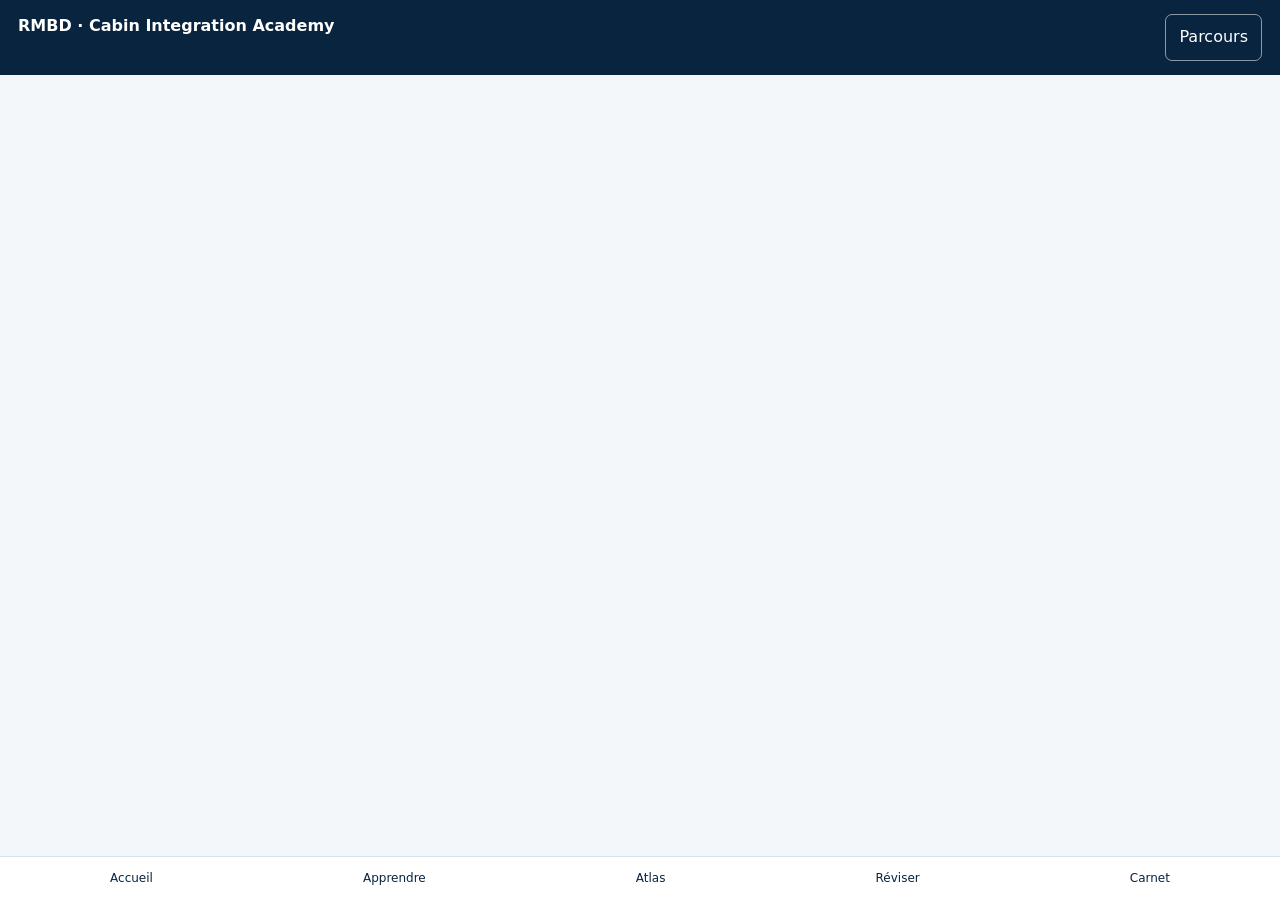
==== index.html @ dc388be3 "Update index.html" ====
<!doctype html><html lang="fr"><meta charset="utf-8"><meta name="viewport" content="width=device-width,initial-scale=1"><title>RMBD Cabin Integration Academy</title><style>:root{--n:#08243f;--b:#126d9b;--p:#f3f7fa;--i:#142735;--l:#d9e3e9}*{box-sizing:border-box}body{margin:0;background:var(--p);font:16px/1.55 system-ui;color:var(--i)}header{background:var(--n);color:#fff;padding:14px 18px;position:sticky;top:0;z-index:3;display:flex;justify-content:space-between}header button{background:transparent;color:#fff;border:1px solid #ffffff88}button{font:inherit;border:0;border-radius:7px;padding:10px 13px;background:var(--b);color:#fff;cursor:pointer}#menu{position:fixed;z-index:4;top:54px;left:0;width:285px;min-height:100vh;background:#fff;padding:16px;border-right:1px solid var(--l);transform:translateX(-100%);transition:.2s}#menu.open{transform:none}#menu button{display:block;width:100%;text-align:left;margin:5px 0;background:#fff;color:var(--i);border:1px solid var(--l)}main{max-width:850px;margin:auto;padding:24px 16px 82px}h1{font-size:clamp(2rem,7vw,3.8rem);line-height:1.05;margin:.2em 0}h2{margin-top:2em}.tag{font-weight:800;letter-spacing:.12em;color:var(--b);font-size:.75rem}.hero{background:var(--n);color:#fff;padding:32px;border-radius:0 0 22px 22px;margin:-24px -16px 20px}.hero p{font-size:1.12rem}.grid{display:grid;grid-template-columns:repeat(2,1fr);gap:12px}.card,.box{background:#fff;border:1px solid var(--l);border-radius:10px;padding:16px}.card b{display:block}.card em{display:block;color:var(--b);font-size:.85rem}.atlas button{background:#fff;color:var(--i);border:1px solid var(--l);text-align:left;width:100%;margin:5px 0}.q button{background:#fff;color:var(--i);border:1px solid var(--l);text-align:left;width:100%;margin:7px 0}.ok{background:#e2f5e9!important}.bad{background:#ffe9e7!important}.warn{border-left:4px solid #e39b2f;padding:10px 15px;background:#fff8eb}blockquote{border-left:4px solid var(--b);padding:10px 16px;background:#fff;margin:12px 0}svg{width:100%;background:#e8f4f8;border-radius:12px;padding:10px;stroke:var(--b);stroke-width:3;fill:none}svg text{stroke:none;fill:var(--n);font-weight:800;font-size:14px}table{border-collapse:collapse;width:100%;background:#fff;font-size:.9rem}td,th{border:1px solid var(--l);padding:8px;text-align:left;vertical-align:top}input,textarea{width:100%;padding:10px;border:1px solid var(--l);border-radius:6px;font:inherit;margin:5px 0}textarea{min-height:100px}.bottom{position:fixed;bottom:0;left:0;right:0;background:#fff;border-top:1px solid var(--l);display:flex;justify-content:space-around;padding:5px;z-index:3}.bottom button{background:none;color:var(--n);font-size:.75rem;padding:7px}@media(max-width:600px){.grid{grid-template-columns:1fr}.hero{padding:25px}.hero h1{font-size:2rem}table{display:block;overflow:auto}}</style><header><b>RMBD · Cabin Integration Academy</b><button onclick="menu.classList.toggle('open')">Parcours</button></header><aside id="menu"></aside><main id="app"></main><nav class="bottom"><button onclick="home()">Accueil</button><button onclick="learn(0)">Apprendre</button><button onclick="atlas()">Atlas</button><button onclick="revise()">Réviser</button><button onclick="logbook()">Carnet</button></nav><script>const S=JSON.parse(localStorage.rmbdCabin||'{"done":{},"notes":[]}'),save=()=>localStorage.rmbdCabin=JSON.stringify(S);const L=[['L’avion et son environnement','Comprendre l’aéronef avant de comprendre la cabine.','Fuselage|Fuselage|Corps principal ; il accueille cockpit, cabine et soutes.','Cadre|Frame|Élément transversal de structure, utile au repérage.','Lisse|Stringer|Élément longitudinal de structure.','Fuselage, cabine, cockpit, soutes, portes et issues : je situe une zone par des repères croisés.','Une paroi intérieure : tu identifies d’abord…','sa couleur|structure ou habillage, puis zone et repères|son prix',1],['La cabine et ses équipements','Reconnaître ce qui compose l’espace passager.','Siège passager|Passenger seat|Équipement fixé sur interface définie.','PSU|Passenger service unit|Bandeau supérieur avec fonctions passagers selon configuration.','Coffre à bagages|Overhead bin / hatrack|Rangement supérieur sensible aux chocs.','Je relie toujours : nom → fonction → localisation → interfaces → vigilances.','Lecture robuste d’un équipement ?','nom → fonction → localisation → interfaces|couleur|je le pose puis cherche le plan',0],['Dossier et environnement industriel','Lire l’information qui autorise une action.','Référence pièce|Part number / P/N|Identifie la définition d’un article.','N° de série|Serial number / S/N|Identifie individuellement un article lorsque prévu.','Révision|Revision / REV|État de modification du document.','P/N, S/N, lot, nomenclature, gamme, traçabilité et configuration ne se devinent pas.','Qu’est-ce qui confirme une instruction applicable ?','date du cours|indice/révision et validation pour la situation|nombre de pages',1],['Outillage, matériel et zone','Préparer sans créer de risque.','Clé dynamométrique|Torque wrench|Applique un serrage prescrit ; plage et validité adaptées.','Pied à coulisse|Vernier caliper|Mesure : lire ne suffit pas, il faut le critère.','EPI / EPC|PPE / collective protection|Les protections ne sont pas interchangeables.','Je prépare protection produit, accès, coactivité, moyens, propreté et inventaire.','Une clé d’identification douteuse ?','je l’utilise|je l’isole et j’alerte|je l’emprunte sans trace',1],['Gestes et logique d’intégration','Raisonner une action avant de l’exécuter.','Positionner|Positioning|Présenter par rapport aux références définies.','Ajuster|Fitting|Atteindre une relation prescrite, sans retouche improvisée.','Autocontrôle|Self-inspection|Vérification avant passage de relais.','AVANT : préparer, identifier, protéger. ACTION : acheminer, présenter, fixer selon prescription. APRÈS : contrôler, nettoyer, inventorier, tracer.','Ordre le plus sûr ?','fixer puis regarder|préparer → identifier → protéger → positionner → contrôler → tracer|forcer puis demander',1],['Systèmes et interfaces','Observer les liaisons sans inventer de critère Airbus.','Faisceau|Wire harness|Ensemble organisé de conducteurs et protections.','Connecteur|Connector|Interface à identifier et préserver.','Détrompeur|Key / keyway|Empêche une mauvaise orientation.','Faisceaux, cheminements, connecteurs, colliers et protections sont observés ; aucune valeur technique n’est déduite ici.','Un connecteur résiste : tu…','forces légèrement|vérifies l’identification puis stoppes si le doute persiste|changes de connecteur',1],['FOD, qualité et sécurité','Prévenir, détecter et signaler.','FOD|Foreign Object Debris / Damage|Objet, débris ou dommage étranger pouvant affecter produit, qualité ou sécurité.','Non-conformité|Nonconformity / NC|Exigence applicable non satisfaite.','Stop work|Stop work|Suspendre face à une condition essentielle absente.','Une vis apparaît au sol : je sécurise, recherche l’origine, inventorie et signale ; je ne clôture pas la zone.','Une pièce non identifiée est trouvée après montage. Premier réflexe ?','la jeter|la mettre en poche|stopper la clôture, sécuriser et appliquer le processus',2]];function nav(){menu.innerHTML='<b>PARCOURS GUIDÉ</b>'+L.map((x,i)=>'<button onclick="learn('+i+')">'+String(i+1).padStart(2,'0')+' · '+x[0]+' '+(S.done[i]?'✓':'')+'</button>').join('')+'<hr><button onclick="atlas()">Atlas visuel</button><button onclick="revise()">Révision & matrice</button><button onclick="logbook()">Carnet local</button><button onclick="sources()">Sources & limites</button>'}function diagram(n){return n==0?'<svg viewBox="0 0 600 220"><path d="M35 115h160L275 45h45l-35 70h220l55 25-55 25H285l35 70h-45l-80-70H35z"/><text x="245" y="32">FUSELAGE</text><text x="420" y="105">AILE</text><text x="220" y="205">EMPENNAGE</text></svg>':n==1?'<svg viewBox="0 0 600 220"><path d="M60 190Q60 35 300 25Q540 35 540 190Z"/><path d="M100 175h400M145 75h90v50h-90m225-50h90v50h-90M260 80h80v45h-80M165 145h70v30h-70m200-30h70v30h-70"/><text x="145" y="65">COFFRE</text><text x="280" y="70">PSU</text><text x="175" y="140">SIÈGE</text></svg>':'<svg viewBox="0 0 600 160"><path d="M50 80h500"/><circle cx="100" cy="80" r="27"/><circle cx="250" cy="80" r="27"/><circle cx="400" cy="80" r="27"/><circle cx="540" cy="80" r="27"/><text x="70" y="140">AVANT</text><text x="220" y="140">ACTION</text><text x="360" y="140">CONTRÔLE</text><text x="515" y="140">TRACE</text></svg>'}function home(){nav();app.innerHTML='<section class="hero"><p class="tag">COMPAGNON DE FORMATION · CQP INTÉGRATEUR CABINE</p><h1>Entrer dans le métier, étape par étape.</h1><p>Tu vois, tu nommes, tu comprends, tu t’entraînes. Ce n’est pas une procédure Airbus : les consignes applicables viennent toujours de la formation et de l’entreprise.</p><button onclick="learn(0)">Commencer le parcours</button></section><h2>Ton itinéraire</h2>'+L.map((x,i)=>'<button class="box" style="display:block;width:100%;text-align:left;margin:8px 0" onclick="learn('+i+')"><b>'+String(i+1).padStart(2,'0')+' · '+x[0]+'</b><small>'+x[1]+'</small></button>').join('')}function learn(i){nav();menu.classList.remove('open');let m=L[i],w=m.slice(2,5).map(x=>{let a=x.split('|');return '<article class="card"><b>'+a[0]+'</b><em>'+a[1]+'</em><p>'+a[2]+'</p></article>'}).join('');app.innerHTML='<section class="hero"><p class="tag">MODULE '+String(i+1).padStart(2,'0')+' / 7</p><h1>'+m[0]+'</h1><p>'+m[1]+'</p><button onclick="document.querySelector('#course').hidden=false">Étudier ce module</button></section><section id="course" hidden>'+diagram(i)+'<h2>1. Ce que tu vas apprendre</h2><p>'+m[1]+'</p><h2>2. Découverte visuelle</h2><p>Lis le schéma puis retrouve les objets réels pendant la formation.</p><h2>3. Vocabulaire FR / EN</h2><div class="grid">'+w+'</div><h2>4. Exemple concret</h2><blockquote>'+m[5]+'</blockquote><h2>5. À toi de jouer</h2><div class="card q"><b>'+m[6]+'</b>'+m[7].split('|').map((x,n)=>'<button data-q="'+n+'">'+x+'</button>').join('')+'<p id="fb"></p></div><h2>6. Erreurs fréquentes</h2><p class="warn">Ne pas déduire une valeur, une référence, une configuration ou une procédure à partir de ce support. En cas de doute : arrêter, protéger, demander.</p><h2>7. Situation professionnelle</h2><blockquote>Explique à voix haute : ce que tu observes, l’information dont tu as besoin, ton action, ton contrôle et la trace attendue.</blockquote><button onclick="S.done['+i+']=true;save();'+(i<6?'learn('+(i+1)+')':'revise()')+'">'+(i<6?'Valider et passer au module suivant':'Passer à la révision')+'</button></section>';document.querySelectorAll('[data-q]').forEach(b=>b.onclick=()=>{let ok=+b.dataset.q===m[8];fb.innerHTML=ok?'<b>Bonne décision.</b> Tu mobilises la notion enseignée.':'<b>À reprendre.</b> Relis l’exemple, puis recommence.';b.className=ok?'ok':'bad';document.querySelectorAll('[data-q]').forEach(x=>x.disabled=true)})}function atlas(){nav();app.innerHTML='<p class="tag">ATLAS VISUEL</p><h1>Reconnaître avant d’agir</h1>'+diagram(1)+'<div class="atlas"><button onclick="show('Siège passager','Passenger seat','Localisation cabine ; interfaces selon configuration ; vigilance : protection des surfaces et dossier applicable.')">Siège passager</button><button onclick="show('PSU','Passenger Service Unit','Bandeau supérieur ; ne pas déduire de fonction ou d’interface sans dossier.')">PSU</button><button onclick="show('Coffre','Overhead bin','Rangement supérieur ; vigilance choc, alignement et protection.')">Coffre à bagages</button><button onclick="show('Galley','Galley','Module de service ; interfaces mécaniques et systèmes propres à la configuration.')">Galley</button><button onclick="show('Lavatory','Lavatory','Module sanitaire ; zones et interfaces à confirmer.')">Lavatory</button><button onclick="show('Clé dynamométrique','Torque wrench','Serrage seulement selon prescription : identification, plage et validité.')">Clé dynamométrique</button></div><div id="detail" class="card">Choisis un objet : nom FR, nom EN, fonction, localisation, interfaces, risques et vigilance apparaissent ici.</div>'}function show(a,b,c){detail.innerHTML='<b>'+a+'</b><em>'+b+'</em><p><b>Fonction / localisation / interfaces :</b> '+c+'</p><p><b>Vigilance :</b> aucune valeur ni procédure Airbus n’est fournie par la plateforme.</p>'}function revise(){nav();app.innerHTML='<p class="tag">RÉVISION & CERTIFICATION</p><h1>Relier apprentissage, exercice et compétence</h1><table><tr><th>Chapitre</th><th>Savoir</th><th>Savoir-faire</th><th>Exercice / preuve</th></tr>'+L.map((x,i)=>'<tr><td>M'+(i+1)+' · '+x[0]+'</td><td>'+x[1]+'</td><td>Observer, nommer, décider et contrôler</td><td>QCM contextualisé + explication orale</td></tr>').join('')+'</table><h2>Oral blanc</h2><div class="card"><p>Choisis une situation réelle vécue ou observée et réponds : contexte → préparation → action → contrôle → trace → ce que tu demandes au tuteur.</p><button onclick="this.nextElementSibling.hidden=false">Afficher la grille</button><ul hidden><li>J’emploie le vocabulaire précis.</li><li>Je distingue fait, doute et décision.</li><li>Je cite le contrôle attendu.</li><li>Je ne me présente pas comme certifiée.</li></ul></div>'}function logbook(){nav();app.innerHTML='<p class="tag">CARNET LOCAL</p><h1>Transformer une journée en apprentissage</h1><p>Ne saisis aucune donnée confidentielle Airbus.</p><form id="f"><input name="t" placeholder="Situation observée ou réalisée" required><textarea name="n" placeholder="Contexte → action → contrôle → ce que je retiens" required></textarea><button>Enregistrer sur cet appareil</button></form>'+S.notes.slice().reverse().map(n=>'<article class="card"><b>'+n.t+'</b><p>'+n.n+'</p></article>').join('');f.onsubmit=e=>{e.preventDefault();S.notes.push(Object.fromEntries(new FormData(f)));save();logbook()}}function sources(){nav();app.innerHTML='<p class="tag">SOURCES & LIMITES</p><h1>Fiabilité du support</h1><div class="card"><b>Référentiel officiel</b><p>RNCP40664 : référentiel de certification du CQP Intégrateur cabine aéronautique.</p></div><div class="card"><b>Connaissances générales et contenus RMBD</b><p>Vocabulaire, schémas originaux, cas pédagogiques et entraînements. Les éléments propres à Airbus doivent être confirmés en formation ou en entreprise.</p></div><div class="card"><b>Règle d’arrêt</b><p>Information essentielle manquante, document douteux, écart, dommage, objet non identifié ou risque : je stoppe, protège et demande le cadre applicable.</p></div>'}home()</script></html>
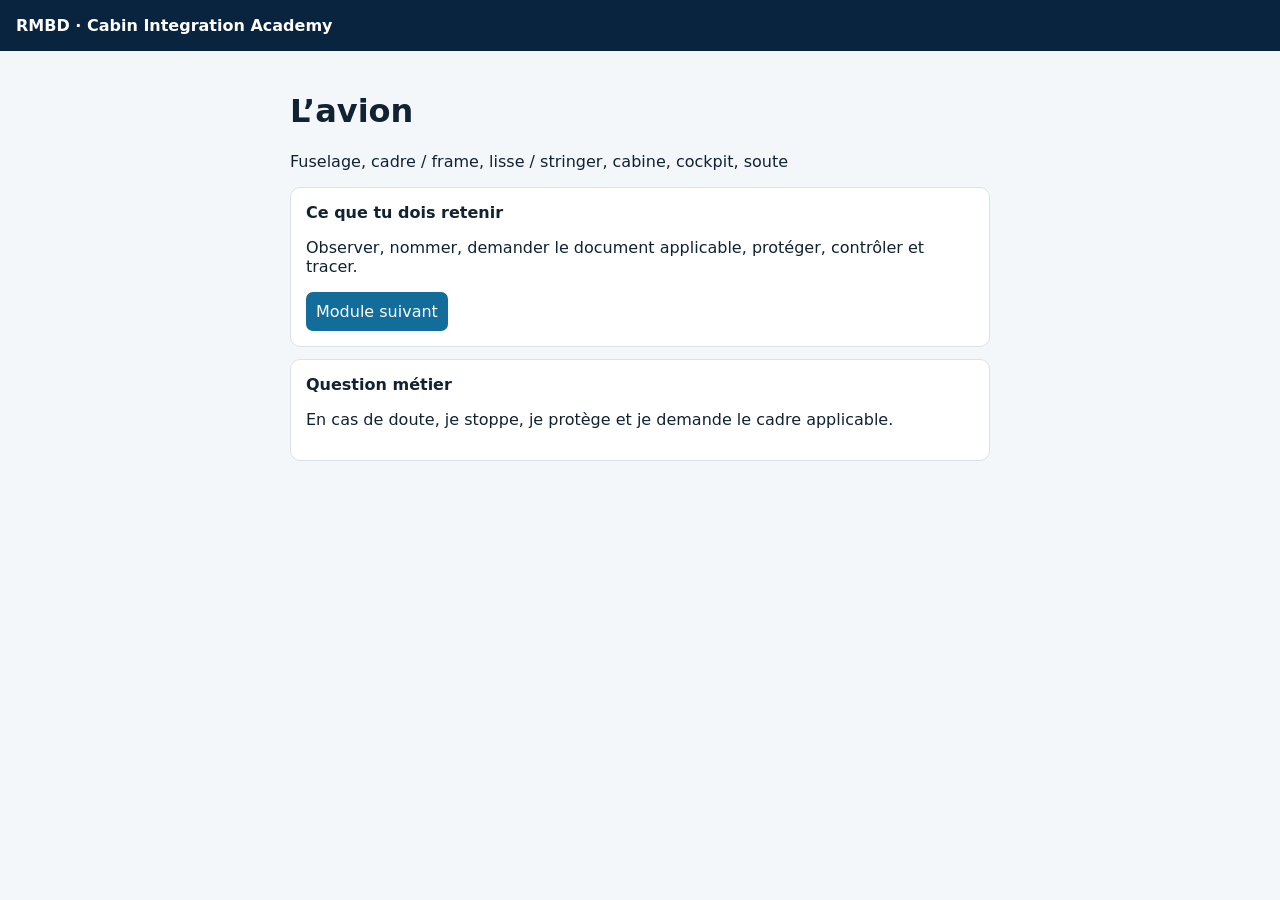
==== commit a0f066e7: "Update index.html" ====
--- a/index.html
+++ b/index.html
@@ -1 +1 @@
-<!doctype html><html lang="fr"><meta charset="utf-8"><meta name="viewport" content="width=device-width,initial-scale=1"><title>RMBD Cabin Integration Academy</title><style>:root{--n:#08243f;--b:#126d9b;--p:#f3f7fa;--i:#142735;--l:#d9e3e9}*{box-sizing:border-box}body{margin:0;background:var(--p);font:16px/1.55 system-ui;color:var(--i)}header{background:var(--n);color:#fff;padding:14px 18px;position:sticky;top:0;z-index:3;display:flex;justify-content:space-between}header button{background:transparent;color:#fff;border:1px solid #ffffff88}button{font:inherit;border:0;border-radius:7px;padding:10px 13px;background:var(--b);color:#fff;cursor:pointer}#menu{position:fixed;z-index:4;top:54px;left:0;width:285px;min-height:100vh;background:#fff;padding:16px;border-right:1px solid var(--l);transform:translateX(-100%);transition:.2s}#menu.open{transform:none}#menu button{display:block;width:100%;text-align:left;margin:5px 0;background:#fff;color:var(--i);border:1px solid var(--l)}main{max-width:850px;margin:auto;padding:24px 16px 82px}h1{font-size:clamp(2rem,7vw,3.8rem);line-height:1.05;margin:.2em 0}h2{margin-top:2em}.tag{font-weight:800;letter-spacing:.12em;color:var(--b);font-size:.75rem}.hero{background:var(--n);color:#fff;padding:32px;border-radius:0 0 22px 22px;margin:-24px -16px 20px}.hero p{font-size:1.12rem}.grid{display:grid;grid-template-columns:repeat(2,1fr);gap:12px}.card,.box{background:#fff;border:1px solid var(--l);border-radius:10px;padding:16px}.card b{display:block}.card em{display:block;color:var(--b);font-size:.85rem}.atlas button{background:#fff;color:var(--i);border:1px solid var(--l);text-align:left;width:100%;margin:5px 0}.q button{background:#fff;color:var(--i);border:1px solid var(--l);text-align:left;width:100%;margin:7px 0}.ok{background:#e2f5e9!important}.bad{background:#ffe9e7!important}.warn{border-left:4px solid #e39b2f;padding:10px 15px;background:#fff8eb}blockquote{border-left:4px solid var(--b);padding:10px 16px;background:#fff;margin:12px 0}svg{width:100%;background:#e8f4f8;border-radius:12px;padding:10px;stroke:var(--b);stroke-width:3;fill:none}svg text{stroke:none;fill:var(--n);font-weight:800;font-size:14px}table{border-collapse:collapse;width:100%;background:#fff;font-size:.9rem}td,th{border:1px solid var(--l);padding:8px;text-align:left;vertical-align:top}input,textarea{width:100%;padding:10px;border:1px solid var(--l);border-radius:6px;font:inherit;margin:5px 0}textarea{min-height:100px}.bottom{position:fixed;bottom:0;left:0;right:0;background:#fff;border-top:1px solid var(--l);display:flex;justify-content:space-around;padding:5px;z-index:3}.bottom button{background:none;color:var(--n);font-size:.75rem;padding:7px}@media(max-width:600px){.grid{grid-template-columns:1fr}.hero{padding:25px}.hero h1{font-size:2rem}table{display:block;overflow:auto}}</style><header><b>RMBD · Cabin Integration Academy</b><button onclick="menu.classList.toggle('open')">Parcours</button></header><aside id="menu"></aside><main id="app"></main><nav class="bottom"><button onclick="home()">Accueil</button><button onclick="learn(0)">Apprendre</button><button onclick="atlas()">Atlas</button><button onclick="revise()">Réviser</button><button onclick="logbook()">Carnet</button></nav><script>const S=JSON.parse(localStorage.rmbdCabin||'{"done":{},"notes":[]}'),save=()=>localStorage.rmbdCabin=JSON.stringify(S);const L=[['L’avion et son environnement','Comprendre l’aéronef avant de comprendre la cabine.','Fuselage|Fuselage|Corps principal ; il accueille cockpit, cabine et soutes.','Cadre|Frame|Élément transversal de structure, utile au repérage.','Lisse|Stringer|Élément longitudinal de structure.','Fuselage, cabine, cockpit, soutes, portes et issues : je situe une zone par des repères croisés.','Une paroi intérieure : tu identifies d’abord…','sa couleur|structure ou habillage, puis zone et repères|son prix',1],['La cabine et ses équipements','Reconnaître ce qui compose l’espace passager.','Siège passager|Passenger seat|Équipement fixé sur interface définie.','PSU|Passenger service unit|Bandeau supérieur avec fonctions passagers selon configuration.','Coffre à bagages|Overhead bin / hatrack|Rangement supérieur sensible aux chocs.','Je relie toujours : nom → fonction → localisation → interfaces → vigilances.','Lecture robuste d’un équipement ?','nom → fonction → localisation → interfaces|couleur|je le pose puis cherche le plan',0],['Dossier et environnement industriel','Lire l’information qui autorise une action.','Référence pièce|Part number / P/N|Identifie la définition d’un article.','N° de série|Serial number / S/N|Identifie individuellement un article lorsque prévu.','Révision|Revision / REV|État de modification du document.','P/N, S/N, lot, nomenclature, gamme, traçabilité et configuration ne se devinent pas.','Qu’est-ce qui confirme une instruction applicable ?','date du cours|indice/révision et validation pour la situation|nombre de pages',1],['Outillage, matériel et zone','Préparer sans créer de risque.','Clé dynamométrique|Torque wrench|Applique un serrage prescrit ; plage et validité adaptées.','Pied à coulisse|Vernier caliper|Mesure : lire ne suffit pas, il faut le critère.','EPI / EPC|PPE / collective protection|Les protections ne sont pas interchangeables.','Je prépare protection produit, accès, coactivité, moyens, propreté et inventaire.','Une clé d’identification douteuse ?','je l’utilise|je l’isole et j’alerte|je l’emprunte sans trace',1],['Gestes et logique d’intégration','Raisonner une action avant de l’exécuter.','Positionner|Positioning|Présenter par rapport aux références définies.','Ajuster|Fitting|Atteindre une relation prescrite, sans retouche improvisée.','Autocontrôle|Self-inspection|Vérification avant passage de relais.','AVANT : préparer, identifier, protéger. ACTION : acheminer, présenter, fixer selon prescription. APRÈS : contrôler, nettoyer, inventorier, tracer.','Ordre le plus sûr ?','fixer puis regarder|préparer → identifier → protéger → positionner → contrôler → tracer|forcer puis demander',1],['Systèmes et interfaces','Observer les liaisons sans inventer de critère Airbus.','Faisceau|Wire harness|Ensemble organisé de conducteurs et protections.','Connecteur|Connector|Interface à identifier et préserver.','Détrompeur|Key / keyway|Empêche une mauvaise orientation.','Faisceaux, cheminements, connecteurs, colliers et protections sont observés ; aucune valeur technique n’est déduite ici.','Un connecteur résiste : tu…','forces légèrement|vérifies l’identification puis stoppes si le doute persiste|changes de connecteur',1],['FOD, qualité et sécurité','Prévenir, détecter et signaler.','FOD|Foreign Object Debris / Damage|Objet, débris ou dommage étranger pouvant affecter produit, qualité ou sécurité.','Non-conformité|Nonconformity / NC|Exigence applicable non satisfaite.','Stop work|Stop work|Suspendre face à une condition essentielle absente.','Une vis apparaît au sol : je sécurise, recherche l’origine, inventorie et signale ; je ne clôture pas la zone.','Une pièce non identifiée est trouvée après montage. Premier réflexe ?','la jeter|la mettre en poche|stopper la clôture, sécuriser et appliquer le processus',2]];function nav(){menu.innerHTML='<b>PARCOURS GUIDÉ</b>'+L.map((x,i)=>'<button onclick="learn('+i+')">'+String(i+1).padStart(2,'0')+' · '+x[0]+' '+(S.done[i]?'✓':'')+'</button>').join('')+'<hr><button onclick="atlas()">Atlas visuel</button><button onclick="revise()">Révision & matrice</button><button onclick="logbook()">Carnet local</button><button onclick="sources()">Sources & limites</button>'}function diagram(n){return n==0?'<svg viewBox="0 0 600 220"><path d="M35 115h160L275 45h45l-35 70h220l55 25-55 25H285l35 70h-45l-80-70H35z"/><text x="245" y="32">FUSELAGE</text><text x="420" y="105">AILE</text><text x="220" y="205">EMPENNAGE</text></svg>':n==1?'<svg viewBox="0 0 600 220"><path d="M60 190Q60 35 300 25Q540 35 540 190Z"/><path d="M100 175h400M145 75h90v50h-90m225-50h90v50h-90M260 80h80v45h-80M165 145h70v30h-70m200-30h70v30h-70"/><text x="145" y="65">COFFRE</text><text x="280" y="70">PSU</text><text x="175" y="140">SIÈGE</text></svg>':'<svg viewBox="0 0 600 160"><path d="M50 80h500"/><circle cx="100" cy="80" r="27"/><circle cx="250" cy="80" r="27"/><circle cx="400" cy="80" r="27"/><circle cx="540" cy="80" r="27"/><text x="70" y="140">AVANT</text><text x="220" y="140">ACTION</text><text x="360" y="140">CONTRÔLE</text><text x="515" y="140">TRACE</text></svg>'}function home(){nav();app.innerHTML='<section class="hero"><p class="tag">COMPAGNON DE FORMATION · CQP INTÉGRATEUR CABINE</p><h1>Entrer dans le métier, étape par étape.</h1><p>Tu vois, tu nommes, tu comprends, tu t’entraînes. Ce n’est pas une procédure Airbus : les consignes applicables viennent toujours de la formation et de l’entreprise.</p><button onclick="learn(0)">Commencer le parcours</button></section><h2>Ton itinéraire</h2>'+L.map((x,i)=>'<button class="box" style="display:block;width:100%;text-align:left;margin:8px 0" onclick="learn('+i+')"><b>'+String(i+1).padStart(2,'0')+' · '+x[0]+'</b><small>'+x[1]+'</small></button>').join('')}function learn(i){nav();menu.classList.remove('open');let m=L[i],w=m.slice(2,5).map(x=>{let a=x.split('|');return '<article class="card"><b>'+a[0]+'</b><em>'+a[1]+'</em><p>'+a[2]+'</p></article>'}).join('');app.innerHTML='<section class="hero"><p class="tag">MODULE '+String(i+1).padStart(2,'0')+' / 7</p><h1>'+m[0]+'</h1><p>'+m[1]+'</p><button onclick="document.querySelector('#course').hidden=false">Étudier ce module</button></section><section id="course" hidden>'+diagram(i)+'<h2>1. Ce que tu vas apprendre</h2><p>'+m[1]+'</p><h2>2. Découverte visuelle</h2><p>Lis le schéma puis retrouve les objets réels pendant la formation.</p><h2>3. Vocabulaire FR / EN</h2><div class="grid">'+w+'</div><h2>4. Exemple concret</h2><blockquote>'+m[5]+'</blockquote><h2>5. À toi de jouer</h2><div class="card q"><b>'+m[6]+'</b>'+m[7].split('|').map((x,n)=>'<button data-q="'+n+'">'+x+'</button>').join('')+'<p id="fb"></p></div><h2>6. Erreurs fréquentes</h2><p class="warn">Ne pas déduire une valeur, une référence, une configuration ou une procédure à partir de ce support. En cas de doute : arrêter, protéger, demander.</p><h2>7. Situation professionnelle</h2><blockquote>Explique à voix haute : ce que tu observes, l’information dont tu as besoin, ton action, ton contrôle et la trace attendue.</blockquote><button onclick="S.done['+i+']=true;save();'+(i<6?'learn('+(i+1)+')':'revise()')+'">'+(i<6?'Valider et passer au module suivant':'Passer à la révision')+'</button></section>';document.querySelectorAll('[data-q]').forEach(b=>b.onclick=()=>{let ok=+b.dataset.q===m[8];fb.innerHTML=ok?'<b>Bonne décision.</b> Tu mobilises la notion enseignée.':'<b>À reprendre.</b> Relis l’exemple, puis recommence.';b.className=ok?'ok':'bad';document.querySelectorAll('[data-q]').forEach(x=>x.disabled=true)})}function atlas(){nav();app.innerHTML='<p class="tag">ATLAS VISUEL</p><h1>Reconnaître avant d’agir</h1>'+diagram(1)+'<div class="atlas"><button onclick="show('Siège passager','Passenger seat','Localisation cabine ; interfaces selon configuration ; vigilance : protection des surfaces et dossier applicable.')">Siège passager</button><button onclick="show('PSU','Passenger Service Unit','Bandeau supérieur ; ne pas déduire de fonction ou d’interface sans dossier.')">PSU</button><button onclick="show('Coffre','Overhead bin','Rangement supérieur ; vigilance choc, alignement et protection.')">Coffre à bagages</button><button onclick="show('Galley','Galley','Module de service ; interfaces mécaniques et systèmes propres à la configuration.')">Galley</button><button onclick="show('Lavatory','Lavatory','Module sanitaire ; zones et interfaces à confirmer.')">Lavatory</button><button onclick="show('Clé dynamométrique','Torque wrench','Serrage seulement selon prescription : identification, plage et validité.')">Clé dynamométrique</button></div><div id="detail" class="card">Choisis un objet : nom FR, nom EN, fonction, localisation, interfaces, risques et vigilance apparaissent ici.</div>'}function show(a,b,c){detail.innerHTML='<b>'+a+'</b><em>'+b+'</em><p><b>Fonction / localisation / interfaces :</b> '+c+'</p><p><b>Vigilance :</b> aucune valeur ni procédure Airbus n’est fournie par la plateforme.</p>'}function revise(){nav();app.innerHTML='<p class="tag">RÉVISION & CERTIFICATION</p><h1>Relier apprentissage, exercice et compétence</h1><table><tr><th>Chapitre</th><th>Savoir</th><th>Savoir-faire</th><th>Exercice / preuve</th></tr>'+L.map((x,i)=>'<tr><td>M'+(i+1)+' · '+x[0]+'</td><td>'+x[1]+'</td><td>Observer, nommer, décider et contrôler</td><td>QCM contextualisé + explication orale</td></tr>').join('')+'</table><h2>Oral blanc</h2><div class="card"><p>Choisis une situation réelle vécue ou observée et réponds : contexte → préparation → action → contrôle → trace → ce que tu demandes au tuteur.</p><button onclick="this.nextElementSibling.hidden=false">Afficher la grille</button><ul hidden><li>J’emploie le vocabulaire précis.</li><li>Je distingue fait, doute et décision.</li><li>Je cite le contrôle attendu.</li><li>Je ne me présente pas comme certifiée.</li></ul></div>'}function logbook(){nav();app.innerHTML='<p class="tag">CARNET LOCAL</p><h1>Transformer une journée en apprentissage</h1><p>Ne saisis aucune donnée confidentielle Airbus.</p><form id="f"><input name="t" placeholder="Situation observée ou réalisée" required><textarea name="n" placeholder="Contexte → action → contrôle → ce que je retiens" required></textarea><button>Enregistrer sur cet appareil</button></form>'+S.notes.slice().reverse().map(n=>'<article class="card"><b>'+n.t+'</b><p>'+n.n+'</p></article>').join('');f.onsubmit=e=>{e.preventDefault();S.notes.push(Object.fromEntries(new FormData(f)));save();logbook()}}function sources(){nav();app.innerHTML='<p class="tag">SOURCES & LIMITES</p><h1>Fiabilité du support</h1><div class="card"><b>Référentiel officiel</b><p>RNCP40664 : référentiel de certification du CQP Intégrateur cabine aéronautique.</p></div><div class="card"><b>Connaissances générales et contenus RMBD</b><p>Vocabulaire, schémas originaux, cas pédagogiques et entraînements. Les éléments propres à Airbus doivent être confirmés en formation ou en entreprise.</p></div><div class="card"><b>Règle d’arrêt</b><p>Information essentielle manquante, document douteux, écart, dommage, objet non identifié ou risque : je stoppe, protège et demande le cadre applicable.</p></div>'}home()</script></html>
+<!doctype html><meta charset="utf-8"><meta name="viewport" content="width=device-width,initial-scale=1"><title>RMBD Cabin Academy</title><style>body{margin:0;font:16px system-ui;background:#f3f7fa;color:#123}header{padding:16px;background:#08243f;color:white}main{max-width:700px;margin:auto;padding:20px}.c{background:white;border:1px solid #d9e3e9;border-radius:10px;padding:15px;margin:12px 0}button{padding:10px;border:0;border-radius:7px;background:#126d9b;color:white;font:inherit}</style><header><b>RMBD · Cabin Integration Academy</b></header><main id="a"></main><script>const m=[["L’avion","Fuselage, cadre / frame, lisse / stringer, cabine, cockpit, soute"],["La cabine","Siège, PSU, overhead bin, galley, lavatory"],["Le dossier","P/N, S/N, révision, nomenclature, gamme"],["Outillage","Clé dynamométrique, pied à coulisse, EPI/EPC, protections"],["Intégration","Préparer, identifier, protéger, positionner, contrôler, tracer"],["Interfaces","Faisceau, connecteur, détrompeur, collier, frottement"],["FOD & qualité","FOD, non-conformité, traçabilité, stop work"]];let i=0;function r(){a.innerHTML="<h1>"+m[i][0]+"</h1><p>"+m[i][1]+"</p><div class=c><b>Ce que tu dois retenir</b><p>Observer, nommer, demander le document applicable, protéger, contrôler et tracer.</p><button id=n>"+(i<6?"Module suivant":"Recommencer")+"</button></div><div class=c><b>Question métier</b><p>En cas de doute, je stoppe, je protège et je demande le cadre applicable.</p></div>";n.onclick=()=>{i=(i+1)%7;r()}}r()</script>
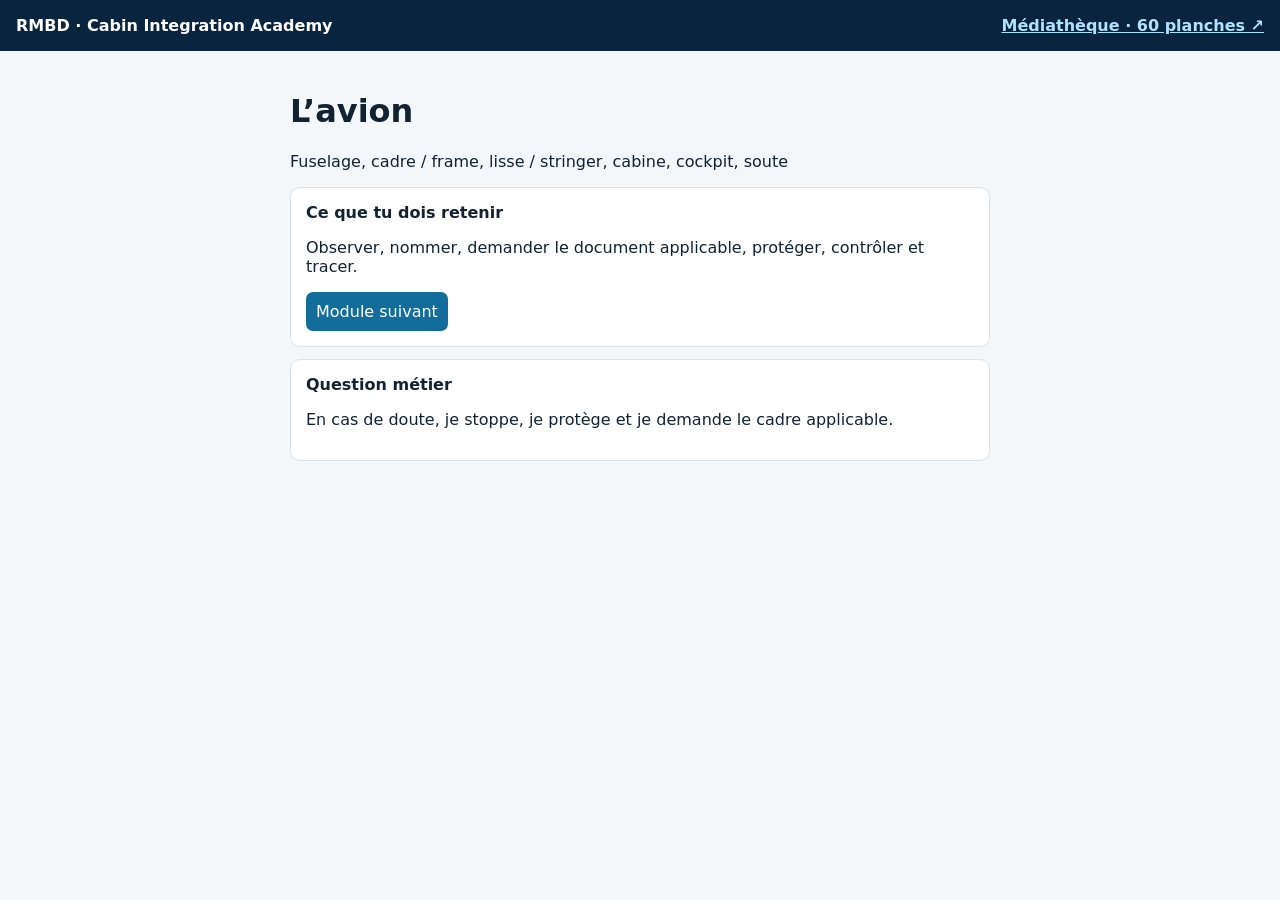
==== commit 97e9807c: "Link Media Vault from Academy home" ====
--- a/index.html
+++ b/index.html
@@ -1 +1 @@
-<!doctype html><meta charset="utf-8"><meta name="viewport" content="width=device-width,initial-scale=1"><title>RMBD Cabin Academy</title><style>body{margin:0;font:16px system-ui;background:#f3f7fa;color:#123}header{padding:16px;background:#08243f;color:white}main{max-width:700px;margin:auto;padding:20px}.c{background:white;border:1px solid #d9e3e9;border-radius:10px;padding:15px;margin:12px 0}button{padding:10px;border:0;border-radius:7px;background:#126d9b;color:white;font:inherit}</style><header><b>RMBD · Cabin Integration Academy</b></header><main id="a"></main><script>const m=[["L’avion","Fuselage, cadre / frame, lisse / stringer, cabine, cockpit, soute"],["La cabine","Siège, PSU, overhead bin, galley, lavatory"],["Le dossier","P/N, S/N, révision, nomenclature, gamme"],["Outillage","Clé dynamométrique, pied à coulisse, EPI/EPC, protections"],["Intégration","Préparer, identifier, protéger, positionner, contrôler, tracer"],["Interfaces","Faisceau, connecteur, détrompeur, collier, frottement"],["FOD & qualité","FOD, non-conformité, traçabilité, stop work"]];let i=0;function r(){a.innerHTML="<h1>"+m[i][0]+"</h1><p>"+m[i][1]+"</p><div class=c><b>Ce que tu dois retenir</b><p>Observer, nommer, demander le document applicable, protéger, contrôler et tracer.</p><button id=n>"+(i<6?"Module suivant":"Recommencer")+"</button></div><div class=c><b>Question métier</b><p>En cas de doute, je stoppe, je protège et je demande le cadre applicable.</p></div>";n.onclick=()=>{i=(i+1)%7;r()}}r()</script>
+<!doctype html><meta charset="utf-8"><meta name="viewport" content="width=device-width,initial-scale=1"><title>RMBD Cabin Academy</title><style>body{margin:0;font:16px system-ui;background:#f3f7fa;color:#123}header{padding:16px;background:#08243f;color:white}main{max-width:700px;margin:auto;padding:20px}.c{background:white;border:1px solid #d9e3e9;border-radius:10px;padding:15px;margin:12px 0}button{padding:10px;border:0;border-radius:7px;background:#126d9b;color:white;font:inherit}</style><header><b>RMBD · Cabin Integration Academy</b> <a href="media.html" style="float:right;color:#aee2ff;font-weight:700">Médiathèque · 60 planches ↗</a></header><main id="a"></main><script>const m=[["L’avion","Fuselage, cadre / frame, lisse / stringer, cabine, cockpit, soute"],["La cabine","Siège, PSU, overhead bin, galley, lavatory"],["Le dossier","P/N, S/N, révision, nomenclature, gamme"],["Outillage","Clé dynamométrique, pied à coulisse, EPI/EPC, protections"],["Intégration","Préparer, identifier, protéger, positionner, contrôler, tracer"],["Interfaces","Faisceau, connecteur, détrompeur, collier, frottement"],["FOD & qualité","FOD, non-conformité, traçabilité, stop work"]];let i=0;function r(){a.innerHTML="<h1>"+m[i][0]+"</h1><p>"+m[i][1]+"</p><div class=c><b>Ce que tu dois retenir</b><p>Observer, nommer, demander le document applicable, protéger, contrôler et tracer.</p><button id=n>"+(i<6?"Module suivant":"Recommencer")+"</button></div><div class=c><b>Question métier</b><p>En cas de doute, je stoppe, je protège et je demande le cadre applicable.</p></div>";n.onclick=()=>{i=(i+1)%7;r()}}r()</script>
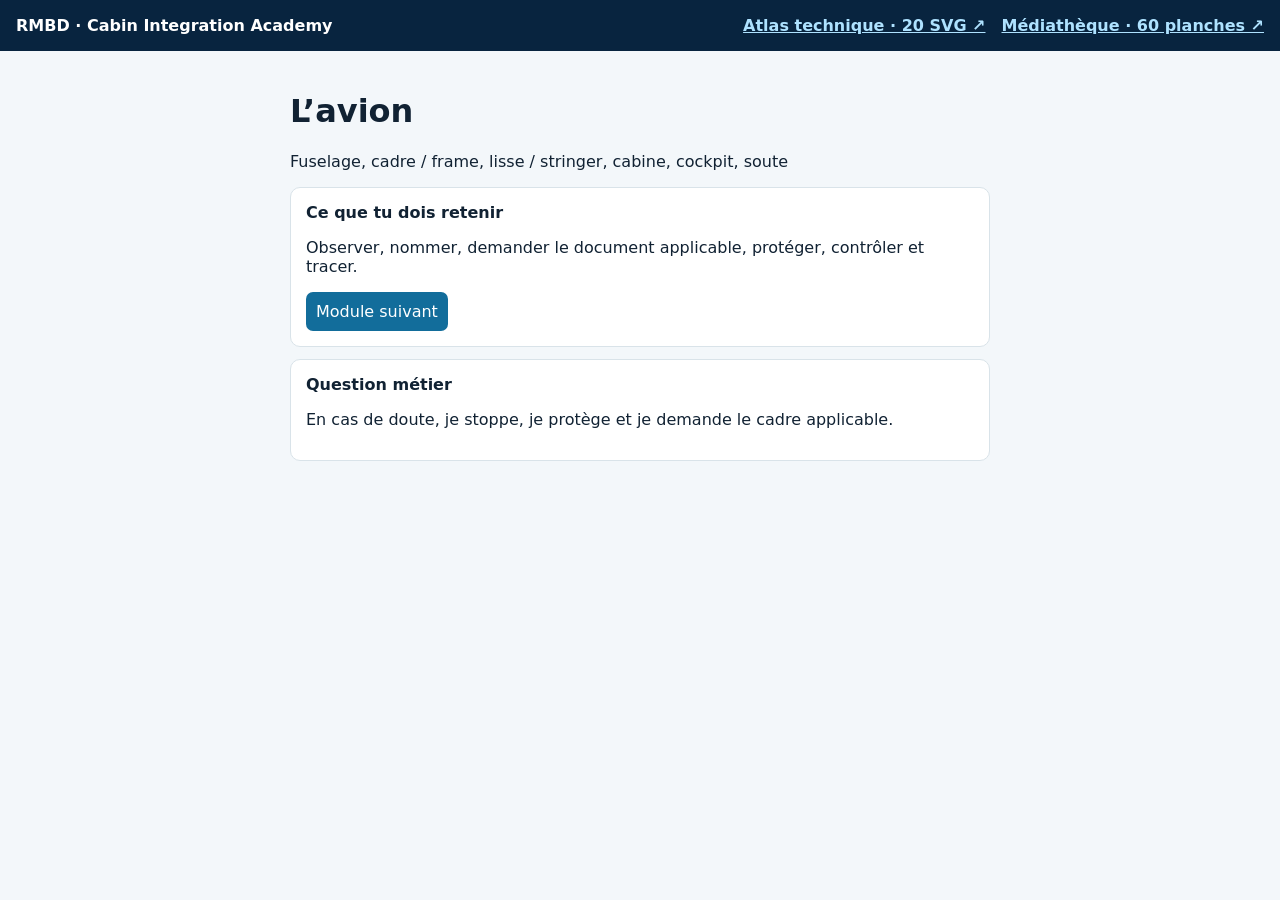
==== commit 904fc075: "Add technical atlas link to Academy homepage" ====
--- a/index.html
+++ b/index.html
@@ -1 +1 @@
-<!doctype html><meta charset="utf-8"><meta name="viewport" content="width=device-width,initial-scale=1"><title>RMBD Cabin Academy</title><style>body{margin:0;font:16px system-ui;background:#f3f7fa;color:#123}header{padding:16px;background:#08243f;color:white}main{max-width:700px;margin:auto;padding:20px}.c{background:white;border:1px solid #d9e3e9;border-radius:10px;padding:15px;margin:12px 0}button{padding:10px;border:0;border-radius:7px;background:#126d9b;color:white;font:inherit}</style><header><b>RMBD · Cabin Integration Academy</b> <a href="media.html" style="float:right;color:#aee2ff;font-weight:700">Médiathèque · 60 planches ↗</a></header><main id="a"></main><script>const m=[["L’avion","Fuselage, cadre / frame, lisse / stringer, cabine, cockpit, soute"],["La cabine","Siège, PSU, overhead bin, galley, lavatory"],["Le dossier","P/N, S/N, révision, nomenclature, gamme"],["Outillage","Clé dynamométrique, pied à coulisse, EPI/EPC, protections"],["Intégration","Préparer, identifier, protéger, positionner, contrôler, tracer"],["Interfaces","Faisceau, connecteur, détrompeur, collier, frottement"],["FOD & qualité","FOD, non-conformité, traçabilité, stop work"]];let i=0;function r(){a.innerHTML="<h1>"+m[i][0]+"</h1><p>"+m[i][1]+"</p><div class=c><b>Ce que tu dois retenir</b><p>Observer, nommer, demander le document applicable, protéger, contrôler et tracer.</p><button id=n>"+(i<6?"Module suivant":"Recommencer")+"</button></div><div class=c><b>Question métier</b><p>En cas de doute, je stoppe, je protège et je demande le cadre applicable.</p></div>";n.onclick=()=>{i=(i+1)%7;r()}}r()</script>
+<!doctype html><meta charset="utf-8"><meta name="viewport" content="width=device-width,initial-scale=1"><title>RMBD Cabin Academy</title><style>body{margin:0;font:16px system-ui;background:#f3f7fa;color:#123}header{padding:16px;background:#08243f;color:white}main{max-width:700px;margin:auto;padding:20px}.c{background:white;border:1px solid #d9e3e9;border-radius:10px;padding:15px;margin:12px 0}button{padding:10px;border:0;border-radius:7px;background:#126d9b;color:white;font:inherit}</style><header><b>RMBD · Cabin Integration Academy</b> <a href="media.html" style="float:right;color:#aee2ff;font-weight:700">Médiathèque · 60 planches ↗</a> <a href="atlas.html" style="float:right;color:#aee2ff;font-weight:700;margin-right:16px">Atlas technique · 20 SVG ↗</a></header><main id="a"></main><script>const m=[["L’avion","Fuselage, cadre / frame, lisse / stringer, cabine, cockpit, soute"],["La cabine","Siège, PSU, overhead bin, galley, lavatory"],["Le dossier","P/N, S/N, révision, nomenclature, gamme"],["Outillage","Clé dynamométrique, pied à coulisse, EPI/EPC, protections"],["Intégration","Préparer, identifier, protéger, positionner, contrôler, tracer"],["Interfaces","Faisceau, connecteur, détrompeur, collier, frottement"],["FOD & qualité","FOD, non-conformité, traçabilité, stop work"]];let i=0;function r(){a.innerHTML="<h1>"+m[i][0]+"</h1><p>"+m[i][1]+"</p><div class=c><b>Ce que tu dois retenir</b><p>Observer, nommer, demander le document applicable, protéger, contrôler et tracer.</p><button id=n>"+(i<6?"Module suivant":"Recommencer")+"</button></div><div class=c><b>Question métier</b><p>En cas de doute, je stoppe, je protège et je demande le cadre applicable.</p></div>";n.onclick=()=>{i=(i+1)%7;r()}}r()</script>
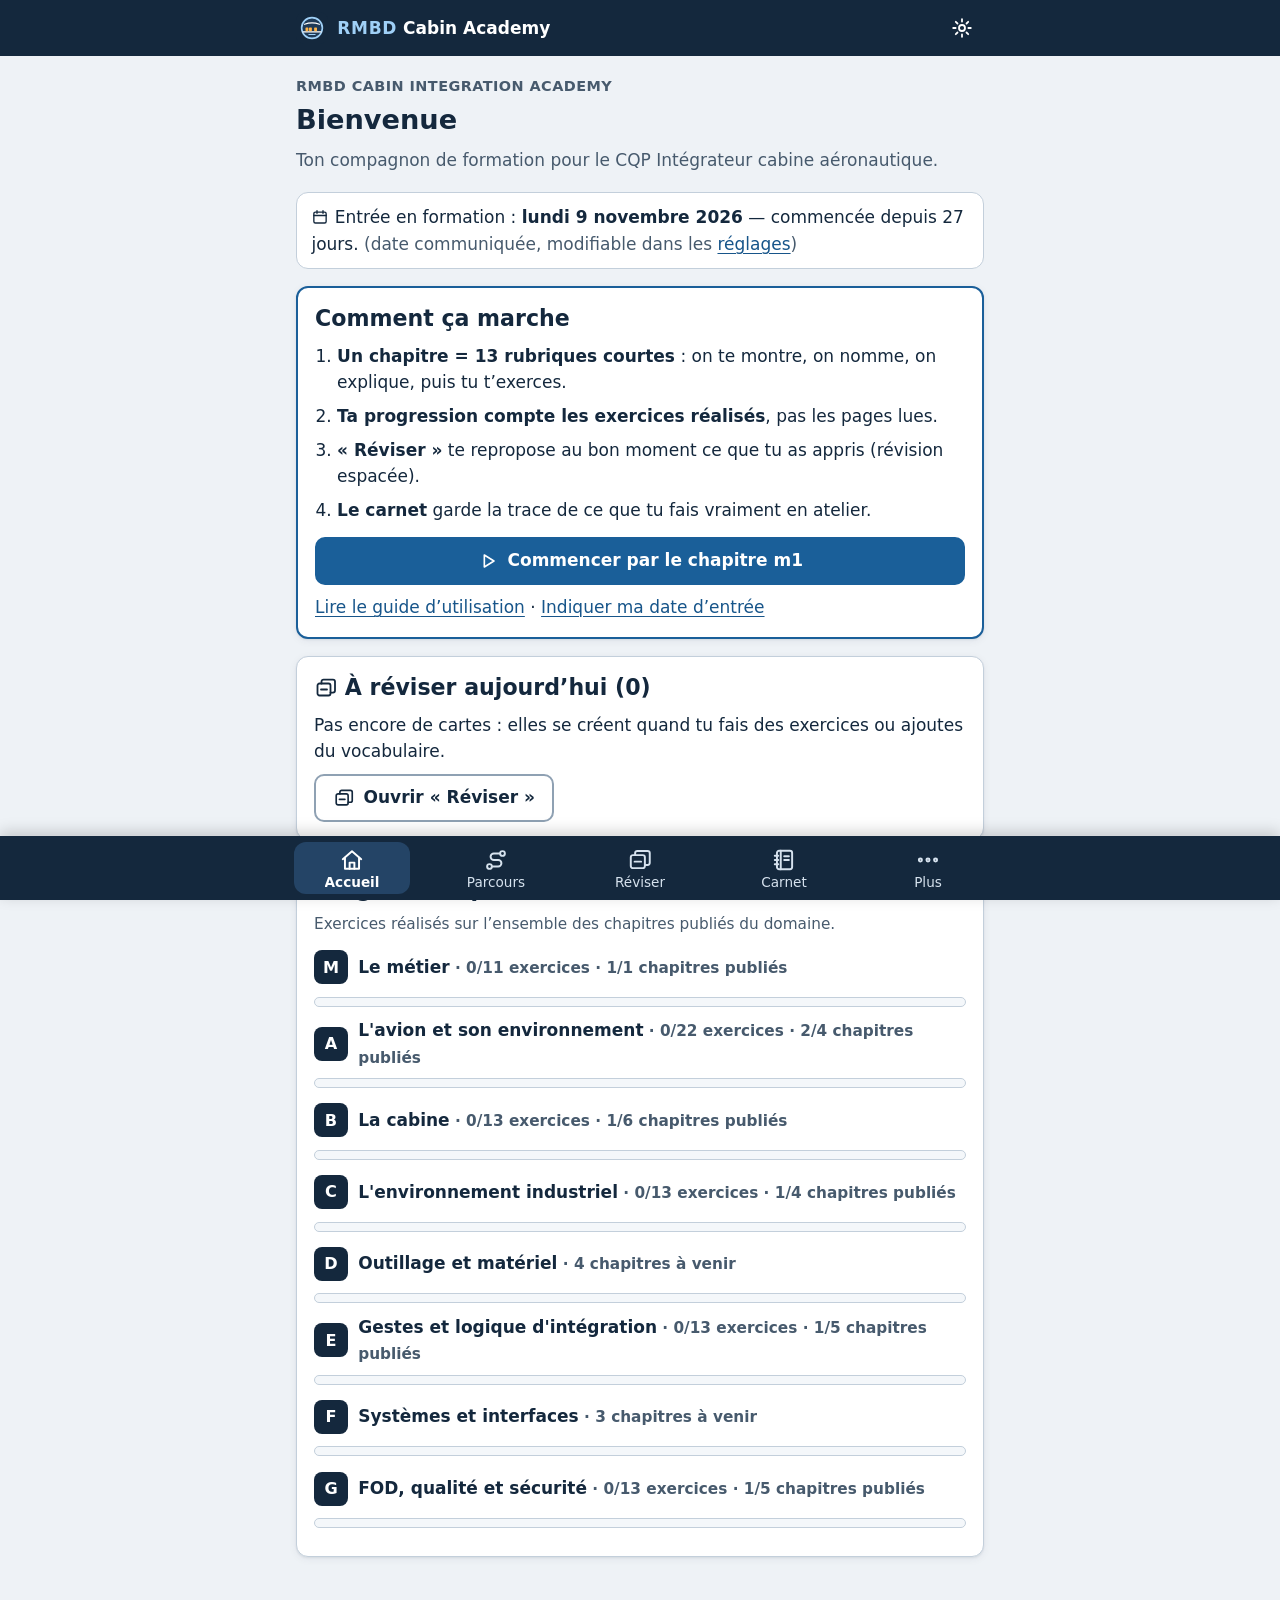
==== commit 6ad854f5: "media: 11 illustrations IA (lot 1, partiels lots 2 et 3) + déclarations raster Co-Authored-By: Claud" ====
--- a/index.html
+++ b/index.html
@@ -1 +1,165 @@
-<!doctype html><meta charset="utf-8"><meta name="viewport" content="width=device-width,initial-scale=1"><title>RMBD Cabin Academy</title><style>body{margin:0;font:16px system-ui;background:#f3f7fa;color:#123}header{padding:16px;background:#08243f;color:white}main{max-width:700px;margin:auto;padding:20px}.c{background:white;border:1px solid #d9e3e9;border-radius:10px;padding:15px;margin:12px 0}button{padding:10px;border:0;border-radius:7px;background:#126d9b;color:white;font:inherit}</style><header><b>RMBD · Cabin Integration Academy</b> <a href="media.html" style="float:right;color:#aee2ff;font-weight:700">Médiathèque · 60 planches ↗</a> <a href="atlas.html" style="float:right;color:#aee2ff;font-weight:700;margin-right:16px">Atlas technique · 20 SVG ↗</a></header><main id="a"></main><script>const m=[["L’avion","Fuselage, cadre / frame, lisse / stringer, cabine, cockpit, soute"],["La cabine","Siège, PSU, overhead bin, galley, lavatory"],["Le dossier","P/N, S/N, révision, nomenclature, gamme"],["Outillage","Clé dynamométrique, pied à coulisse, EPI/EPC, protections"],["Intégration","Préparer, identifier, protéger, positionner, contrôler, tracer"],["Interfaces","Faisceau, connecteur, détrompeur, collier, frottement"],["FOD & qualité","FOD, non-conformité, traçabilité, stop work"]];let i=0;function r(){a.innerHTML="<h1>"+m[i][0]+"</h1><p>"+m[i][1]+"</p><div class=c><b>Ce que tu dois retenir</b><p>Observer, nommer, demander le document applicable, protéger, contrôler et tracer.</p><button id=n>"+(i<6?"Module suivant":"Recommencer")+"</button></div><div class=c><b>Question métier</b><p>En cas de doute, je stoppe, je protège et je demande le cadre applicable.</p></div>";n.onclick=()=>{i=(i+1)%7;r()}}r()</script>
+<!doctype html>
+<html lang="fr">
+<head>
+<meta charset="utf-8">
+<meta name="viewport" content="width=device-width, initial-scale=1, viewport-fit=cover">
+<title>RMBD Cabin Integration Academy</title>
+<meta name="description" content="Compagnon de formation RMBD pour préparer le CQP Intégrateur cabine aéronautique : chapitres illustrés, exercices, révision espacée, carnet de bord.">
+<meta name="theme-color" content="#14283d">
+<meta name="color-scheme" content="light dark">
+<meta name="mobile-web-app-capable" content="yes">
+<meta name="apple-mobile-web-app-capable" content="yes">
+<meta name="apple-mobile-web-app-title" content="Cabin Academy">
+<meta name="format-detection" content="telephone=no">
+<link rel="manifest" href="manifest.webmanifest">
+<link rel="icon" href="assets/icons/icon.svg" type="image/svg+xml">
+<link rel="icon" href="assets/icons/icon-192.png" type="image/png" sizes="192x192">
+<link rel="apple-touch-icon" href="assets/icons/icon-192.png">
+<script>
+/* Avant le premier affichage : version, thème et taille du texte (évite un flash clair/sombre). */
+window.CA_VERSION = '2026.10.19-658d07a6b5';
+(function () {
+  try {
+    var raw = window.localStorage.getItem('rmbd-ca:v1');
+    var s = raw ? JSON.parse(raw) : null;
+    var set = s && s.settings ? s.settings : {};
+    var root = document.documentElement;
+    if (set.theme === 'light' || set.theme === 'dark') root.setAttribute('data-theme', set.theme);
+    if (/^(m|l|xl|xxl)$/.test(set.textSize)) root.setAttribute('data-size', set.textSize);
+  } catch (e) { /* stockage indisponible ou illisible : réglages par défaut */ }
+})();
+</script>
+<link rel="stylesheet" href="assets/figures.css?v=2026.10.19-658d07a6b5">
+<link rel="stylesheet" href="assets/app.css?v=2026.10.19-658d07a6b5">
+<style>
+/* Styles minimaux de l'écran de démarrage : lisibles même si app.css ne se charge pas. */
+#ca-boot{max-width:34rem;margin:0 auto;padding:2.5rem 1.25rem;font:1.0625rem/1.5 system-ui,-apple-system,"Segoe UI",Roboto,Arial,sans-serif}
+#ca-boot h1{font-size:1.35rem;margin:0 0 .5rem}
+#ca-boot p{margin:.5rem 0}
+#ca-boot button{font:inherit;min-height:48px;padding:.6rem 1rem;margin:.4rem .5rem .4rem 0;border-radius:10px;border:2px solid currentColor;background:transparent;color:inherit;cursor:pointer}
+#ca-boot pre{white-space:pre-wrap;word-break:break-word;font-size:.85rem;opacity:.85;max-height:12rem;overflow:auto}
+#ca-boot[hidden]{display:none}
+</style>
+</head>
+<body>
+<noscript>
+  <div style="max-width:34rem;margin:0 auto;padding:2.5rem 1.25rem;font:1.0625rem/1.5 system-ui,sans-serif">
+    <h1 style="font-size:1.35rem">JavaScript est désactivé</h1>
+    <p>RMBD Cabin Integration Academy est une application : elle a besoin de JavaScript pour afficher les chapitres, les exercices et ta progression.</p>
+    <p>Active JavaScript dans les réglages de ton navigateur, puis recharge cette page.</p>
+  </div>
+</noscript>
+
+<div id="ca-boot" role="status" aria-live="polite">
+  <div id="ca-boot-wait">
+    <h1>RMBD Cabin Integration Academy</h1>
+    <p>Chargement de l'application…</p>
+  </div>
+  <div id="ca-boot-error" hidden>
+    <h1>L'application n'a pas pu démarrer</h1>
+    <p id="ca-boot-msg">Un fichier de l'application est manquant ou abîmé.</p>
+    <p><strong>Tes données (progression, carnet, notes) ne sont pas touchées</strong> : elles restent enregistrées sur cet appareil.</p>
+    <p>
+      <button type="button" id="ca-boot-retry">Réessayer</button>
+      <button type="button" id="ca-boot-repair">Réparer (vider le cache)</button>
+    </p>
+    <p>« Réparer » supprime les fichiers de l'application gardés en mémoire par le navigateur, puis les télécharge à nouveau. Il faut être connectée à Internet.</p>
+    <details><summary>Détail technique</summary><pre id="ca-boot-detail"></pre></details>
+  </div>
+</div>
+
+<div id="ca-app" hidden></div>
+
+<script>
+/* Gestionnaire d'erreur de démarrage (écrit en JavaScript volontairement simple, sans dépendance). */
+(function () {
+  var boot = window.CA_BOOT = { done: false, errors: [], shown: false };
+  var $ = function (id) { return document.getElementById(id); };
+
+  // Réparation : désinscrit le service worker et vide les caches, puis recharge. Ne touche JAMAIS au localStorage.
+  window.CA_REPAIR = function () {
+    var jobs = [];
+    try {
+      if ('serviceWorker' in navigator) {
+        jobs.push(navigator.serviceWorker.getRegistrations().then(function (regs) {
+          return Promise.all(regs.map(function (r) { return r.unregister(); }));
+        }));
+      }
+      if (window.caches && caches.keys) {
+        jobs.push(caches.keys().then(function (keys) {
+          return Promise.all(keys.map(function (k) { return caches.delete(k); }));
+        }));
+      }
+    } catch (e) { /* on recharge quand même */ }
+    var reload = function () {
+      var url = location.pathname + '?repare=' + Date.now() + location.hash;
+      location.replace(url);
+    };
+    return Promise.all(jobs).then(reload, reload);
+  };
+
+  function show(msg, detail) {
+    if (boot.done) return;
+    boot.shown = true;
+    var wait = $('ca-boot-wait'), err = $('ca-boot-error'), box = $('ca-boot');
+    if (!box || !err) return;
+    box.hidden = false;
+    if (wait) wait.hidden = true;
+    err.hidden = false;
+    if (msg) $('ca-boot-msg').textContent = msg;
+    $('ca-boot-detail').textContent = boot.errors.concat(detail ? [detail] : []).join('\n') || 'Aucun détail disponible.';
+    var app = $('ca-app'); if (app) app.hidden = true;
+  }
+  boot.fail = show;
+
+  window.addEventListener('error', function (ev) {
+    if (boot.done) return;
+    var t = ev.target;
+    if (t && t !== window && (t.tagName === 'SCRIPT' || t.tagName === 'LINK')) {
+      var src = t.src || t.href || '';
+      boot.errors.push('Fichier non chargé : ' + src);
+      if (t.tagName === 'SCRIPT') show('Un fichier de l\'application n\'a pas pu être chargé. Vérifie ta connexion, puis réessaie.');
+      return;
+    }
+    boot.errors.push((ev.message || 'Erreur') + (ev.filename ? ' — ' + ev.filename.split('/').pop() + ':' + ev.lineno : ''));
+    show('Une erreur a interrompu le démarrage de l\'application.');
+  }, true);
+  window.addEventListener('unhandledrejection', function (ev) {
+    if (boot.done) return;
+    boot.errors.push('Promesse rejetée : ' + (ev.reason && ev.reason.message ? ev.reason.message : String(ev.reason)));
+  });
+
+  $('ca-boot-retry').addEventListener('click', function () { location.reload(); });
+  $('ca-boot-repair').addEventListener('click', function () {
+    this.disabled = true; this.textContent = 'Réparation en cours…';
+    window.CA_REPAIR();
+  });
+
+  // Si rien n'a démarré après un délai raisonnable, on le dit au lieu de laisser « Chargement… » indéfiniment.
+  setTimeout(function () {
+    if (!boot.done && !boot.shown) show('Le chargement est anormalement long. Vérifie ta connexion, puis réessaie.');
+  }, 15000);
+})();
+</script>
+<script src="assets/content.js?v=2026.10.19-658d07a6b5" defer></script>
+<script src="assets/js/00-core.js?v=2026.10.19-658d07a6b5" defer></script>
+<script src="assets/js/05-icons.js?v=2026.10.19-658d07a6b5" defer></script>
+<script src="assets/js/10-store.js?v=2026.10.19-658d07a6b5" defer></script>
+<script src="assets/js/15-content.js?v=2026.10.19-658d07a6b5" defer></script>
+<script src="assets/js/20-progress.js?v=2026.10.19-658d07a6b5" defer></script>
+<script src="assets/js/25-ui.js?v=2026.10.19-658d07a6b5" defer></script>
+<script src="assets/js/30-figure.js?v=2026.10.19-658d07a6b5" defer></script>
+<script src="assets/js/35-exercise.js?v=2026.10.19-658d07a6b5" defer></script>
+<script src="assets/js/40-router.js?v=2026.10.19-658d07a6b5" defer></script>
+<script src="assets/js/50-home.js?v=2026.10.19-658d07a6b5" defer></script>
+<script src="assets/js/55-chapter.js?v=2026.10.19-658d07a6b5" defer></script>
+<script src="assets/js/60-review.js?v=2026.10.19-658d07a6b5" defer></script>
+<script src="assets/js/62-library.js?v=2026.10.19-658d07a6b5" defer></script>
+<script src="assets/js/66-journal.js?v=2026.10.19-658d07a6b5" defer></script>
+<script src="assets/js/68-certification.js?v=2026.10.19-658d07a6b5" defer></script>
+<script src="assets/js/70-cases.js?v=2026.10.19-658d07a6b5" defer></script>
+<script src="assets/js/74-settings.js?v=2026.10.19-658d07a6b5" defer></script>
+<script src="assets/js/90-pwa.js?v=2026.10.19-658d07a6b5" defer></script>
+<script src="assets/js/99-boot.js?v=2026.10.19-658d07a6b5" defer></script>
+</body>
+</html>
--- a/assets/figures.css
+++ b/assets/figures.css
@@ -0,0 +1,89 @@
+/* ===== Figures SVG — palette thématique (clair / sombre) =====
+   Les SVG n'utilisent QUE ces classes. Voir assets/fig/README.md */
+:root{
+  --f-ink:#14283d; --f-paper:#f7f9fb;
+  --f-skin:#dbe4ec;   /* peau, enveloppe, carter */
+  --f-struct:#7f95aa; /* structure : cadres, lisses, poutres */
+  --f-floor:#c3b49a;  /* plancher, rails, sol */
+  --f-trim:#eef1f4;   /* habillage : panneaux, parois, plafond */
+  --f-equip:#8fc7d6;  /* équipement : sièges, bacs, PSU, galley */
+  --f-equip2:#5aa0b5; /* équipement, ton foncé */
+  --f-sys:#e08a2c;    /* systèmes : câbles, tuyaux */
+  --f-glass:#bfe3f2;  /* vitrage */
+  --f-metal:#aeb8c2;  /* métal usiné : outils, visserie */
+  --f-metal2:#7d8994;
+  --f-dark:#34495e;   /* pièces sombres : caoutchouc, noir */
+  --f-ok:#2f8f5b; --f-bad:#c4402f; --f-accent:#1f6fb2; --f-hl:#ff8a00;
+}
+@media (prefers-color-scheme:dark){
+  :root:not([data-theme="light"]){
+    --f-ink:#e6eef6; --f-paper:#142130;
+    --f-skin:#3c5166; --f-struct:#8da4ba; --f-floor:#7a6c55; --f-trim:#2b3d50;
+    --f-equip:#3f8a9f; --f-equip2:#6ec0d6; --f-sys:#f0a04b; --f-glass:#2f607a;
+    --f-metal:#7f8c98; --f-metal2:#aab6c1; --f-dark:#0f1a26;
+    --f-ok:#4fc183; --f-bad:#ff7a66; --f-accent:#6db3ee; --f-hl:#ffb347;
+  }
+}
+:root[data-theme="dark"]{
+  --f-ink:#e6eef6; --f-paper:#142130;
+  --f-skin:#3c5166; --f-struct:#8da4ba; --f-floor:#7a6c55; --f-trim:#2b3d50;
+  --f-equip:#3f8a9f; --f-equip2:#6ec0d6; --f-sys:#f0a04b; --f-glass:#2f607a;
+  --f-metal:#7f8c98; --f-metal2:#aab6c1; --f-dark:#0f1a26;
+  --f-ok:#4fc183; --f-bad:#ff7a66; --f-accent:#6db3ee; --f-hl:#ffb347;
+}
+
+svg.fig{display:block;width:100%;height:auto;max-width:100%;background:var(--f-paper)}
+svg.fig *{vector-effect:none}
+/* remplissages */
+svg.fig .bgp{fill:var(--f-paper)}
+svg.fig .sk{fill:var(--f-skin);stroke:var(--f-ink);stroke-width:3;stroke-linejoin:round}
+svg.fig .st{fill:var(--f-struct);stroke:var(--f-ink);stroke-width:2.5;stroke-linejoin:round}
+svg.fig .stl{fill:none;stroke:var(--f-struct);stroke-width:8;stroke-linecap:round}
+svg.fig .fl{fill:var(--f-floor);stroke:var(--f-ink);stroke-width:2.5;stroke-linejoin:round}
+svg.fig .in{fill:var(--f-trim);stroke:var(--f-ink);stroke-width:2.5;stroke-linejoin:round}
+svg.fig .eq{fill:var(--f-equip);stroke:var(--f-ink);stroke-width:3;stroke-linejoin:round}
+svg.fig .eq2{fill:var(--f-equip2);stroke:var(--f-ink);stroke-width:3;stroke-linejoin:round}
+svg.fig .gl{fill:var(--f-glass);stroke:var(--f-ink);stroke-width:2.5}
+svg.fig .mt{fill:var(--f-metal);stroke:var(--f-ink);stroke-width:2.5;stroke-linejoin:round}
+svg.fig .mt2{fill:var(--f-metal2);stroke:var(--f-ink);stroke-width:2.5;stroke-linejoin:round}
+svg.fig .dk{fill:var(--f-dark);stroke:var(--f-ink);stroke-width:2.5;stroke-linejoin:round}
+svg.fig .wh{fill:var(--f-paper);stroke:var(--f-ink);stroke-width:2.5;stroke-linejoin:round}
+svg.fig .sy{fill:none;stroke:var(--f-sys);stroke-width:9;stroke-linecap:round;stroke-linejoin:round}
+svg.fig .syf{fill:var(--f-sys);stroke:var(--f-ink);stroke-width:2.5}
+svg.fig .okf{fill:var(--f-ok);stroke:var(--f-ink);stroke-width:2.5}
+svg.fig .badf{fill:var(--f-bad);stroke:var(--f-ink);stroke-width:2.5}
+/* traits */
+svg.fig .ln{fill:none;stroke:var(--f-ink);stroke-width:3;stroke-linecap:round;stroke-linejoin:round}
+svg.fig .ln2{fill:none;stroke:var(--f-ink);stroke-width:5;stroke-linecap:round;stroke-linejoin:round}
+svg.fig .thin{fill:none;stroke:var(--f-ink);stroke-width:1.5;stroke-linecap:round}
+svg.fig .dash{fill:none;stroke:var(--f-ink);stroke-width:2.5;stroke-dasharray:14 10;stroke-linecap:round}
+svg.fig .dim{fill:none;stroke:var(--f-accent);stroke-width:3.5;stroke-linecap:round;stroke-linejoin:round}
+svg.fig .dimf{fill:var(--f-accent);stroke:none}
+svg.fig .ax{fill:none;stroke:var(--f-bad);stroke-width:5;stroke-linecap:round}
+svg.fig .axf{fill:var(--f-bad)}
+svg.fig .none{fill:none;stroke:none}
+/* textes */
+svg.fig text{font-family:system-ui,-apple-system,"Segoe UI",Roboto,Arial,sans-serif;fill:var(--f-ink)}
+svg.fig .t{font-size:40px}
+svg.fig .tb{font-size:40px;font-weight:700}
+svg.fig .ts{font-size:36px}
+svg.fig .tl{font-size:48px;font-weight:700}
+svg.fig .tc{text-anchor:middle}
+svg.fig .te{text-anchor:end}
+svg.fig .ta{fill:var(--f-accent)}
+svg.fig .tr{fill:var(--f-bad)}
+/* badges numérotés */
+svg.fig .bd{fill:var(--f-accent);stroke:var(--f-paper);stroke-width:4}
+svg.fig .bn{fill:#fff;font-size:30px;font-weight:700;text-anchor:middle;dominant-baseline:central;pointer-events:none}
+svg.fig.nobadges .badges{display:none}
+/* interactions */
+svg.fig [data-part]{outline:none}
+svg.fig.tappable [data-part]{cursor:pointer}
+svg.fig [data-part].hl *{stroke:var(--f-hl)!important;stroke-width:7!important}
+svg.fig [data-part].hl{filter:drop-shadow(0 0 10px var(--f-hl))}
+svg.fig [data-part].sel *{stroke:var(--f-accent)!important;stroke-width:7!important}
+svg.fig [data-part].sel{filter:drop-shadow(0 0 8px var(--f-accent))}
+svg.fig [data-part].good *{stroke:var(--f-ok)!important;stroke-width:7!important}
+svg.fig [data-part].miss *{stroke:var(--f-hl)!important;stroke-width:7!important;stroke-dasharray:12 8}
+svg.fig [data-part].wrong *{stroke:var(--f-bad)!important;stroke-width:7!important}
+svg.fig .badges [data-badge]{pointer-events:none}
--- a/assets/app.css
+++ b/assets/app.css
@@ -0,0 +1,546 @@
+/* RMBD Cabin Integration Academy — feuille de style de l'application (préfixe ca-).
+   Mobile d'abord · clair / sombre (auto + manuel) · texte ≥ 17 px · colonne ≤ 720 px · cibles ≥ 44 px ·
+   zones sûres · contrastes AA · focus visibles · mouvement réduit. Palette harmonisée avec figures.css. */
+
+/* ===================== Jetons ===================== */
+:root{
+  color-scheme:light;
+  --c-bg:#eef2f6; --c-surface:#ffffff; --c-surface2:#f4f7fa; --c-text:#14283d; --c-muted:#475a6d;
+  --c-border:#c3cfdb; --c-border2:#8fa1b3;
+  --c-accent:#1a5f99; --c-accent-ink:#ffffff; --c-accent-soft:#e2edf8; --c-link:#17558a;
+  --c-ok:#1b6a3f; --c-ok-soft:#e1f2e8; --c-ko:#b0261d; --c-ko-soft:#fbe8e6; --c-warn:#7d4c00; --c-warn-soft:#fff2d9;
+  --c-hl:#e67700; --c-focus:#1a5f99; --c-shadow:0 1px 2px rgba(20,40,61,.08),0 2px 8px rgba(20,40,61,.06);
+  --c-tabs:#14283d; --c-tabs-ink:#d6e2ee; --c-tabs-on:#ffffff; --c-tabs-onbg:#244466;
+  --r:12px; --tabh:64px; --gut:16px;
+  --font:system-ui,-apple-system,"Segoe UI",Roboto,"Noto Sans",Arial,sans-serif;
+}
+@media (prefers-color-scheme:dark){
+  :root:not([data-theme="light"]){
+    color-scheme:dark;
+    --c-bg:#0d1824; --c-surface:#152434; --c-surface2:#1b2d41; --c-text:#e6eef6; --c-muted:#a8b9ca;
+    --c-border:#2f465d; --c-border2:#5c7690;
+    --c-accent:#7cbcf0; --c-accent-ink:#0d1824; --c-accent-soft:#1c3954; --c-link:#8ec6f3;
+    --c-ok:#6fd49c; --c-ok-soft:#14362a; --c-ko:#ff9a8c; --c-ko-soft:#3b1d1a; --c-warn:#ffc46b; --c-warn-soft:#38290f;
+    --c-hl:#ffb347; --c-focus:#9fd0f7; --c-shadow:0 1px 2px rgba(0,0,0,.4);
+    --c-tabs:#0a131c; --c-tabs-ink:#b9c9d8; --c-tabs-on:#ffffff; --c-tabs-onbg:#1f3a57;
+  }
+}
+:root[data-theme="dark"]{
+  color-scheme:dark;
+  --c-bg:#0d1824; --c-surface:#152434; --c-surface2:#1b2d41; --c-text:#e6eef6; --c-muted:#a8b9ca;
+  --c-border:#2f465d; --c-border2:#5c7690;
+  --c-accent:#7cbcf0; --c-accent-ink:#0d1824; --c-accent-soft:#1c3954; --c-link:#8ec6f3;
+  --c-ok:#6fd49c; --c-ok-soft:#14362a; --c-ko:#ff9a8c; --c-ko-soft:#3b1d1a; --c-warn:#ffc46b; --c-warn-soft:#38290f;
+  --c-hl:#ffb347; --c-focus:#9fd0f7; --c-shadow:0 1px 2px rgba(0,0,0,.4);
+  --c-tabs:#0a131c; --c-tabs-ink:#b9c9d8; --c-tabs-on:#ffffff; --c-tabs-onbg:#1f3a57;
+}
+
+/* ===================== Base ===================== */
+html{font-size:106.25%;-webkit-text-size-adjust:100%;text-size-adjust:100%}       /* 17 px */
+html[data-size="l"]{font-size:118.75%}                                            /* 19 px */
+html[data-size="xl"]{font-size:131.25%}                                           /* 21 px */
+html[data-size="xxl"]{font-size:143.75%}                                          /* 23 px */
+*,*::before,*::after{box-sizing:border-box}
+body{margin:0;background:var(--c-bg);color:var(--c-text);font:1rem/1.55 var(--font);overflow-wrap:break-word;-webkit-tap-highlight-color:transparent}
+img,svg{max-width:100%}
+a{color:var(--c-link);text-underline-offset:.18em;text-decoration-thickness:1px}
+a:hover{text-decoration-thickness:2px}
+h1,h2,h3,h4{line-height:1.25;margin:0 0 .6rem;text-wrap:balance}
+h1{font-size:1.6rem}
+h2{font-size:1.3rem}
+h3{font-size:1.15rem;margin-top:1.4rem}
+h4{font-size:1.05rem}
+p{margin:.55rem 0}
+ul,ol{padding-left:1.4rem;margin:.55rem 0}
+li{margin:.25rem 0}
+code,.ca-code{font-family:ui-monospace,SFMono-Regular,Menlo,Consolas,monospace;font-size:.92em;background:var(--c-surface2);border:1px solid var(--c-border);border-radius:5px;padding:0 .25em;word-break:break-all}
+strong{font-weight:700}
+[hidden]{display:none!important}
+:focus-visible{outline:3px solid var(--c-focus);outline-offset:2px;border-radius:4px}
+[tabindex="-1"]:focus:not(:focus-visible){outline:none}
+.ca-sr{position:absolute!important;width:1px;height:1px;padding:0;margin:-1px;overflow:hidden;clip:rect(0 0 0 0);white-space:nowrap;border:0}
+.ca-muted{color:var(--c-muted)}
+.ca-small{font-size:.9rem}
+.ca-center{text-align:center}
+.ca-pre{white-space:pre-wrap;word-break:break-word;font-size:.8rem;max-height:14rem;overflow:auto;background:var(--c-surface2);padding:.6rem;border-radius:8px}
+
+/* ===================== Coquille ===================== */
+.ca-skip{position:absolute;left:var(--gut);top:-100px;z-index:50;background:var(--c-accent);color:var(--c-accent-ink);padding:.7rem 1rem;border-radius:10px;font-weight:700}
+.ca-skip:focus{top:calc(.5rem + env(safe-area-inset-top))}
+.ca-top{background:var(--c-tabs);color:var(--c-tabs-on);padding-top:env(safe-area-inset-top)}
+.ca-top-in{max-width:720px;margin:0 auto;display:flex;align-items:center;gap:.5rem;padding:.35rem max(var(--gut),env(safe-area-inset-right)) .35rem max(var(--gut),env(safe-area-inset-left));min-height:56px}
+.ca-brand{display:flex;align-items:center;gap:.55rem;color:inherit;text-decoration:none;font-weight:600;min-height:44px;margin-right:auto;min-width:0}
+.ca-brand-ico{width:32px;height:32px;border-radius:8px;flex:none}
+.ca-brand-t{white-space:nowrap;overflow:hidden;text-overflow:ellipsis}
+.ca-brand-a{color:#9fd0f7;letter-spacing:.04em}
+.ca-top .ca-iconbtn{color:var(--c-tabs-on)}
+.ca-top :focus-visible{outline-color:#9fd0f7}
+.ca-chip-off{background:#7d4c00;color:#fff;border-color:transparent}
+.ca-main{display:block;max-width:720px;margin:0 auto;padding:1rem max(var(--gut),env(safe-area-inset-right)) calc(var(--tabh) + env(safe-area-inset-bottom) + 2rem) max(var(--gut),env(safe-area-inset-left));outline:none}
+.ca-banners{max-width:720px;margin:0 auto;padding:0 max(var(--gut),env(safe-area-inset-right)) 0 max(var(--gut),env(safe-area-inset-left))}
+.ca-banners:empty{display:none}
+.ca-banner{display:flex;flex-wrap:wrap;align-items:center;gap:.5rem .75rem;margin-top:.75rem;padding:.7rem .85rem;border-radius:var(--r);border:2px solid var(--c-accent);background:var(--c-accent-soft)}
+.ca-banner.is-warn{border-color:var(--c-warn);background:var(--c-warn-soft)}
+.ca-banner > .ca-ico{flex:none}
+.ca-banner-t{flex:1 1 12rem}
+.ca-banner-a{display:flex;gap:.5rem;flex-wrap:wrap}
+
+/* barre d'onglets : fixe en bas, le contenu a la marge correspondante (rien n'est masqué) */
+.ca-tabs{position:fixed;left:0;right:0;bottom:0;z-index:20;background:var(--c-tabs);color:var(--c-tabs-ink);padding-bottom:env(safe-area-inset-bottom);box-shadow:0 -1px 0 rgba(255,255,255,.06),0 -4px 14px rgba(0,0,0,.18)}
+.ca-tabs ul{list-style:none;margin:0 auto;padding:0 env(safe-area-inset-right) 0 env(safe-area-inset-left);display:flex;max-width:720px}
+.ca-tabs li{flex:1;margin:0;min-width:0}
+.ca-tab{position:relative;display:flex;flex-direction:column;align-items:center;justify-content:center;gap:2px;height:var(--tabh);color:inherit;text-decoration:none;font-size:.8rem;line-height:1.1;padding:4px 2px;border-radius:10px}
+html[data-size="xl"] .ca-tab,html[data-size="xxl"] .ca-tab{font-size:.68rem}
+.ca-tab .ca-ico{width:26px;height:26px}
+.ca-tab-l{max-width:100%;overflow:hidden;text-overflow:ellipsis;white-space:nowrap}
+.ca-tab[aria-current="page"]{color:var(--c-tabs-on);font-weight:700}
+.ca-tab[aria-current="page"]::before{content:"";position:absolute;inset:6px 10%;background:var(--c-tabs-onbg);border-radius:12px;z-index:-1}
+.ca-tab:focus-visible{outline-color:#9fd0f7;outline-offset:-3px}
+.ca-tab-badge{position:absolute;top:6px;left:calc(50% + 6px);min-width:1.35rem;height:1.35rem;padding:0 .3rem;border-radius:1rem;background:#ffb347;color:#14283d;font-size:.72rem;font-weight:800;display:flex;align-items:center;justify-content:center}
+@media (max-height:520px) and (orientation:landscape){
+  :root{--tabh:50px}
+  .ca-tab{flex-direction:row;gap:.4rem}
+  .ca-tab .ca-ico{width:22px;height:22px}
+  .ca-top-in{min-height:48px}
+}
+.ca-toast{position:fixed;left:50%;transform:translateX(-50%);bottom:calc(var(--tabh) + env(safe-area-inset-bottom) + .75rem);z-index:30;max-width:min(34rem,calc(100% - 2rem));background:var(--c-text);color:var(--c-bg);padding:.65rem 1rem;border-radius:12px;box-shadow:0 6px 20px rgba(0,0,0,.25);pointer-events:none;font-size:.95rem}
+.ca-toast.is-ok{background:var(--c-ok);color:var(--c-accent-ink)}
+.ca-toast.is-ko{background:var(--c-ko);color:var(--c-accent-ink)}
+:root[data-theme="dark"] .ca-toast.is-ok,:root[data-theme="dark"] .ca-toast.is-ko{color:#0d1824}
+
+/* ===================== Mise en page ===================== */
+.ca-page{display:flex;flex-direction:column;gap:1rem}
+.ca-page > *{margin-top:0;margin-bottom:0}
+.ca-head{margin-bottom:.1rem}
+.ca-h1{outline:none}
+.ca-kicker{font-size:.85rem;font-weight:700;letter-spacing:.03em;text-transform:uppercase;color:var(--c-muted);margin:.1rem 0 .35rem}
+.ca-lead{color:var(--c-muted);margin:.3rem 0 0}
+.ca-crumbs ol{list-style:none;padding:0;margin:0 0 .35rem;display:flex;flex-wrap:wrap;gap:.1rem .4rem;font-size:.9rem}
+.ca-crumbs li{margin:0;display:flex;align-items:center;gap:.4rem}
+.ca-crumbs li + li::before{content:"›";color:var(--c-muted)}
+.ca-crumbs a{display:inline-flex;align-items:center;min-height:44px}
+.ca-crumbs [aria-current]{color:var(--c-muted);min-height:44px;display:inline-flex;align-items:center}
+.ca-card{background:var(--c-surface);border:1px solid var(--c-border);border-radius:var(--r);padding:1rem;box-shadow:var(--c-shadow)}
+.ca-card > :first-child{margin-top:0}
+.ca-card > :last-child{margin-bottom:0}
+.ca-card.is-hero{border:2px solid var(--c-accent)}
+.ca-card.is-resume{border-left:6px solid var(--c-accent)}
+.ca-card.is-ok{border-left:6px solid var(--c-ok)}
+.ca-card.is-warn{border-left:6px solid var(--c-warn)}
+.ca-card.is-inner{box-shadow:none;background:var(--c-surface2);margin-top:.75rem}
+.ca-card h2{display:flex;align-items:center;gap:.4rem;flex-wrap:wrap}
+.ca-row{display:flex;flex-wrap:wrap;gap:.6rem;align-items:center;margin:.75rem 0 0}
+.ca-steps{padding-left:1.3rem}
+.ca-steps li{margin:.45rem 0}
+.ca-countdown{margin:0;padding:.65rem .85rem;background:var(--c-surface);border:1px solid var(--c-border);border-radius:var(--r)}
+.ca-countdown .ca-ico,.ca-muted .ca-ico{vertical-align:-3px}
+.ca-notice{background:var(--c-warn-soft);border-left:5px solid var(--c-warn);padding:.6rem .8rem;border-radius:8px}
+.ca-mention{display:flex;gap:.6rem;align-items:flex-start;margin:0;padding:.75rem .9rem;border-radius:var(--r);background:var(--c-accent-soft);border:1px solid var(--c-accent);font-size:.95rem}
+.ca-mention.is-warn{background:var(--c-warn-soft);border-color:var(--c-warn)}
+.ca-mention .ca-ico{flex:none;margin-top:.15rem}
+.ca-empty{text-align:center;padding:1.5rem 1rem;background:var(--c-surface);border:1px dashed var(--c-border2);border-radius:var(--r);color:var(--c-muted)}
+.ca-empty .ca-ico{width:32px;height:32px}
+.ca-empty-t{font-weight:700;color:var(--c-text)}
+.ca-empty-li{list-style:none;color:var(--c-muted);padding:.75rem 0}
+
+/* ===================== Contrôles ===================== */
+.ca-ico{flex:none;vertical-align:middle}
+.ca-btn{display:inline-flex;align-items:center;justify-content:center;gap:.5rem;min-height:48px;padding:.55rem 1rem;border-radius:10px;border:2px solid var(--c-border2);background:var(--c-surface);color:var(--c-text);font:inherit;font-weight:600;line-height:1.25;text-decoration:none;cursor:pointer;text-align:left;max-width:100%}
+.ca-btn:hover{border-color:var(--c-accent)}
+.ca-btn:disabled{opacity:.6;cursor:not-allowed}
+.ca-btn.is-primary{background:var(--c-accent);border-color:var(--c-accent);color:var(--c-accent-ink)}
+.ca-btn.is-danger{background:var(--c-ko);border-color:var(--c-ko);color:var(--c-accent-ink)}
+.ca-btn.is-danger-ghost{color:var(--c-ko);border-color:var(--c-ko)}
+.ca-btn.is-ok{border-color:var(--c-ok);color:var(--c-ok)}
+.ca-btn.is-ko{border-color:var(--c-ko);color:var(--c-ko)}
+.ca-btn.is-chosen{background:var(--c-surface2);box-shadow:inset 0 0 0 2px currentColor}
+.ca-btn.is-small{min-height:44px;padding:.4rem .8rem;font-size:.95rem}
+.ca-btn.is-block{display:flex;width:100%;margin-top:.75rem}
+.ca-btn.is-on{border-color:var(--c-ok);color:var(--c-ok)}
+.ca-btn .ca-ico{width:22px;height:22px}
+.ca-iconbtn{display:inline-flex;align-items:center;justify-content:center;width:44px;height:44px;min-width:44px;border-radius:10px;border:0;background:transparent;color:inherit;cursor:pointer;padding:0}
+.ca-iconbtn:hover{background:rgba(127,127,127,.15)}
+.ca-iconbtn:disabled{opacity:.35;cursor:not-allowed}
+.ca-link{background:none;border:0;color:var(--c-link);text-decoration:underline;font:inherit;cursor:pointer;padding:.5rem 0;min-height:44px}
+.ca-chip{display:inline-flex;align-items:center;gap:.35rem;padding:.15rem .6rem;border-radius:2rem;border:1px solid var(--c-border2);font-size:.85rem;font-weight:600;background:var(--c-surface2);margin:0}
+.ca-field{display:flex;flex-direction:column;gap:.3rem;margin:.75rem 0}
+.ca-field > label,.ca-label{font-weight:700;margin:.75rem 0 .35rem}
+.ca-field > label{margin:0}
+.ca-hint{font-size:.9rem;color:var(--c-muted);margin:.3rem 0}
+.ca-input{font:inherit;color:var(--c-text);background:var(--c-surface);border:2px solid var(--c-border2);border-radius:10px;padding:.6rem .75rem;min-height:48px;width:100%;max-width:100%}
+textarea.ca-input{min-height:6rem;resize:vertical;line-height:1.45}
+select.ca-input{padding-right:2rem}
+.ca-input:focus{border-color:var(--c-accent)}
+.ca-input:disabled,.ca-input[readonly]{background:var(--c-surface2)}
+.ca-file{font:inherit;max-width:100%;padding:.5rem 0;min-height:48px}
+.ca-filters{display:grid;grid-template-columns:1fr;gap:0 1rem}
+@media (min-width:600px){.ca-filters{grid-template-columns:1fr 1fr}}
+.ca-filters .ca-field{margin:.25rem 0}
+.ca-checks{border:0;padding:0;margin:.5rem 0;display:flex;flex-wrap:wrap;gap:.5rem}
+.ca-checks legend{font-weight:700;margin-bottom:.4rem;padding:0}
+.ca-check{display:inline-flex;align-items:center;gap:.5rem;min-height:44px;padding:.3rem .8rem .3rem .6rem;border:2px solid var(--c-border);border-radius:10px;cursor:pointer}
+.ca-check input{width:1.3rem;height:1.3rem;accent-color:var(--c-accent);margin:0}
+/* segments (choix exclusif en pastilles) */
+.ca-seg{display:flex;flex-wrap:wrap;gap:.45rem;margin:.4rem 0}
+.ca-seg-l{position:relative;display:inline-flex;align-items:center;min-height:44px;padding:.35rem .9rem;border:2px solid var(--c-border2);border-radius:2rem;cursor:pointer;background:var(--c-surface);font-weight:600}
+.ca-seg-in{position:absolute;opacity:0;width:1px;height:1px;margin:0}
+.ca-seg-l:has(.ca-seg-in:checked){background:var(--c-accent);border-color:var(--c-accent);color:var(--c-accent-ink)}
+.ca-seg-l:has(.ca-seg-in:focus-visible){outline:3px solid var(--c-focus);outline-offset:2px}
+.ca-seg-l:has(.ca-seg-in:disabled){cursor:default;opacity:.85}
+/* barres de progression */
+.ca-prog{height:10px;border-radius:10px;background:var(--c-surface2);border:1px solid var(--c-border);overflow:hidden;margin:.45rem 0}
+.ca-prog-bar{display:block;height:100%;background:var(--c-accent);border-radius:10px;min-width:0}
+/* statuts */
+.ca-status{display:inline-block;font-size:.8rem;font-weight:700;padding:.12rem .55rem;border-radius:2rem;border:1.5px solid currentColor;white-space:nowrap;line-height:1.35}
+.ca-status.is-new{color:var(--c-muted)}
+.ca-status.is-doing{color:var(--c-accent)}
+.ca-status.is-quiz{color:var(--c-warn)}
+.ca-status.is-solid,.ca-status.is-cert-trained{color:var(--c-ok)}
+.ca-status.is-review{color:var(--c-ko)}
+.ca-status.is-soon{color:var(--c-muted);border-style:dashed}
+.ca-status.is-cert-none{color:var(--c-muted)}
+.ca-status.is-cert-doing{color:var(--c-accent)}
+.ca-status.is-lv-observe{color:var(--c-muted)}
+.ca-status.is-lv-aide{color:var(--c-accent)}
+.ca-status.is-lv-controle{color:var(--c-warn)}
+.ca-status.is-lv-autonomie{color:var(--c-ok)}
+
+/* ===================== Accueil / parcours ===================== */
+.ca-domains{list-style:none;padding:0;margin:.5rem 0 0}
+.ca-domains li{margin:0 0 .6rem}
+.ca-domain-l{display:flex;align-items:center;gap:.6rem;color:inherit;text-decoration:none;min-height:44px}
+.ca-domain-id{flex:none;display:inline-flex;align-items:center;justify-content:center;width:2rem;height:2rem;border-radius:8px;background:var(--c-tabs);color:#fff;font-weight:800;font-size:.95rem}
+.ca-domain-n{font-weight:600}
+.ca-jump{display:flex;flex-wrap:wrap;gap:.4rem}
+.ca-jump-a{display:inline-flex;align-items:center;justify-content:center;min-width:44px;min-height:44px;border-radius:10px;border:2px solid var(--c-border2);background:var(--c-surface);font-weight:800;text-decoration:none;color:var(--c-text)}
+.ca-domain{scroll-margin-top:1rem}
+.ca-domain-h{display:flex;align-items:center;gap:.6rem;margin:.75rem 0 .5rem;outline:none}
+.ca-chapters{list-style:none;padding:0;margin:0;display:grid;gap:.75rem}
+@media (min-width:640px){.ca-chapters{grid-template-columns:1fr 1fr}}
+.ca-chcard{margin:0;background:var(--c-surface);border:1px solid var(--c-border);border-radius:var(--r);box-shadow:var(--c-shadow)}
+.ca-chcard.is-soon{padding:.85rem 1rem;background:var(--c-surface2);box-shadow:none;border-style:dashed}
+.ca-chcard-a{display:block;padding:.85rem 1rem;color:inherit;text-decoration:none;border-radius:var(--r);height:100%}
+.ca-chcard-a:hover{background:var(--c-surface2)}
+.ca-chcard-top{display:flex;justify-content:space-between;align-items:center;gap:.5rem}
+.ca-chid{font-weight:800;color:var(--c-muted);letter-spacing:.04em}
+.ca-chcard-t{font-weight:700;font-size:1.05rem;margin:.35rem 0;line-height:1.3}
+.ca-chcard-a .ca-chcard-t{color:var(--c-link);text-decoration:underline;text-decoration-thickness:1px;text-underline-offset:.18em}
+.ca-chcard .ca-small{margin:.3rem 0}
+.ca-menu{list-style:none;padding:0;margin:0;background:var(--c-surface);border:1px solid var(--c-border);border-radius:var(--r)}
+.ca-menu li{margin:0;border-top:1px solid var(--c-border)}
+.ca-menu li:first-child{border-top:0}
+.ca-menu-a{display:flex;align-items:center;gap:.85rem;padding:.8rem 1rem;min-height:60px;color:inherit;text-decoration:none}
+.ca-menu-a > span{flex:1;display:flex;flex-direction:column}
+.ca-menu-a:hover{background:var(--c-surface2)}
+
+/* ===================== Chapitre ===================== */
+.ca-stepper{background:var(--c-surface);border:1px solid var(--c-border);border-radius:var(--r);padding:.5rem .6rem .35rem}
+.ca-stepper-t{margin:0 .2rem .2rem;font-size:.95rem}
+.ca-stepper-l{list-style:none;display:flex;gap:.3rem;margin:0;padding:.2rem .1rem .35rem;overflow-x:auto;scrollbar-width:thin;overscroll-behavior-x:contain}
+.ca-stepper-l li{margin:0;flex:none}
+.ca-step{display:inline-flex;align-items:center;justify-content:center;width:44px;height:44px;border-radius:50%;border:2px solid var(--c-border2);color:var(--c-text);text-decoration:none;font-weight:700;font-size:.95rem;background:var(--c-surface)}
+.ca-step.is-seen{background:var(--c-accent-soft)}
+.ca-step.is-empty{border-style:dashed;color:var(--c-muted)}
+.ca-step.is-current{background:var(--c-accent);border-color:var(--c-accent);color:var(--c-accent-ink)}
+.ca-rub{background:var(--c-surface);border:1px solid var(--c-border);border-radius:var(--r);padding:1rem;box-shadow:var(--c-shadow)}
+.ca-rub-h{display:flex;align-items:center;gap:.6rem;outline:none}
+.ca-rub-n{flex:none;display:inline-flex;align-items:center;justify-content:center;width:2.1rem;height:2.1rem;border-radius:50%;background:var(--c-accent);color:var(--c-accent-ink);font-size:1rem}
+.ca-guide{background:var(--c-surface2);border-left:5px solid var(--c-accent);border-radius:8px;padding:.45rem .8rem;margin:.6rem 0 1rem;font-size:.95rem}
+.ca-guide p{margin:.25rem 0}
+.ca-pager{display:grid;grid-template-columns:1fr 1fr;gap:.6rem}
+.ca-pager-a{display:flex;align-items:center;gap:.4rem;min-height:56px;padding:.5rem .7rem;border-radius:var(--r);border:2px solid var(--c-border2);background:var(--c-surface);color:var(--c-text);text-decoration:none;font-weight:700;min-width:0}
+.ca-pager-a span{display:flex;flex-direction:column;min-width:0;overflow-wrap:anywhere}
+.ca-pager-a small{font-weight:500;color:var(--c-muted);font-size:.8rem}
+.ca-pager-a.is-next{justify-content:flex-end;text-align:right;background:var(--c-accent);border-color:var(--c-accent);color:var(--c-accent-ink)}
+.ca-pager-a.is-next small{color:inherit;opacity:.9}
+.ca-notes{background:var(--c-surface);border:1px solid var(--c-border);border-radius:var(--r);padding:.2rem 1rem .6rem}
+.ca-notes summary{min-height:48px;display:flex;align-items:center;gap:.5rem;font-weight:700;cursor:pointer}
+.ca-prose > :first-child{margin-top:0}
+.ca-objectives{list-style:none;padding:0}
+.ca-objectives li{display:flex;gap:.6rem;align-items:flex-start;margin:.55rem 0}
+.ca-objectives .ca-ico{color:var(--c-accent);margin-top:.15rem}
+.ca-meta{margin:1rem 0 0;display:grid;gap:.5rem}
+.ca-meta > div{display:grid;gap:.1rem}
+.ca-meta dt{font-weight:700;font-size:.9rem;color:var(--c-muted)}
+.ca-meta dd{margin:0}
+.ca-comp{display:block;margin:.15rem 0}
+.ca-look{background:var(--c-surface2);border-radius:var(--r);padding:.6rem 1rem;margin-top:1rem}
+.ca-look h3{margin-top:.4rem;display:flex;align-items:center;gap:.4rem}
+.ca-block{margin:1.4rem 0 0}
+.ca-block:first-child{margin-top:0}
+.ca-block h3{margin-top:0;display:flex;align-items:center;gap:.4rem}
+.ca-list li{margin:.35rem 0}
+.ca-callout{display:block;margin:1rem 0;padding:.7rem .9rem;border-radius:10px;border-left:6px solid var(--c-accent);background:var(--c-accent-soft)}
+.ca-callout-k{display:flex;align-items:center;gap:.4rem;font-weight:800;margin:0 0 .2rem;font-size:.92rem;text-transform:uppercase;letter-spacing:.03em}
+.ca-callout p:last-child{margin-bottom:0}
+.ca-callout.is-warn{border-color:var(--c-warn);background:var(--c-warn-soft)}
+.ca-callout.is-tip{border-color:var(--c-ok);background:var(--c-ok-soft)}
+.ca-callout.is-doc{border-color:var(--c-border2);background:var(--c-surface2)}
+.ca-tip{display:flex;gap:.4rem;align-items:flex-start;font-size:.95rem;color:var(--c-muted)}
+.ca-tip .ca-ico{margin-top:.15rem}
+/* tableaux : défilement dans leur propre conteneur */
+.ca-tablewrap{overflow-x:auto;margin:1rem 0;border:1px solid var(--c-border);border-radius:10px;max-width:100%;-webkit-overflow-scrolling:touch}
+.ca-table{border-collapse:collapse;width:100%;font-size:.95rem}
+.ca-table th,.ca-table td{padding:.55rem .65rem;border-bottom:1px solid var(--c-border);text-align:left;vertical-align:top;min-width:8.5rem}
+.ca-table thead th{background:var(--c-surface2);font-weight:700}
+.ca-table tbody th{font-weight:700}
+.ca-table tr:last-child > *{border-bottom:0}
+/* document fictif */
+.ca-doc{margin:1rem 0;padding:.75rem .9rem;border:2px dashed var(--c-border2);border-radius:10px;background:var(--c-surface2);font-size:.95rem}
+.ca-doc-flag{display:flex;align-items:center;gap:.35rem;margin:0 0 .4rem;font-size:.8rem;font-weight:800;text-transform:uppercase;letter-spacing:.04em;color:var(--c-warn)}
+.ca-doc-t{font-weight:700;margin-bottom:.4rem}
+.ca-doc-l{margin:.3rem 0;display:grid;gap:.15rem}
+.ca-doc-l > div{display:grid;grid-template-columns:minmax(5.5rem,35%) 1fr;gap:.6rem;padding:.25rem 0;border-bottom:1px solid var(--c-border)}
+.ca-doc-l dt{font-weight:700;font-family:ui-monospace,Menlo,Consolas,monospace;font-size:.9rem}
+.ca-doc-l dd{margin:0;font-family:ui-monospace,Menlo,Consolas,monospace;font-size:.9rem;overflow-wrap:anywhere}
+.ca-doc-n{font-style:italic}
+/* fiches d'atlas */
+.ca-atlas .ca-fig{margin-top:1rem}
+.ca-part{border:1px solid var(--c-border);border-radius:10px;padding:.75rem .9rem;margin:.75rem 0;background:var(--c-surface)}
+.ca-part h4{margin:0 0 .4rem}
+.ca-part-en{font-weight:500;font-style:italic;color:var(--c-muted)}
+.ca-part-dl{margin:0;display:grid;gap:.35rem}
+.ca-part-dl > div{display:grid;gap:0}
+.ca-part-dl dt{font-weight:700;font-size:.85rem;color:var(--c-muted);text-transform:uppercase;letter-spacing:.03em}
+.ca-part-dl dd{margin:0}
+.ca-part .ca-btn{margin-top:.5rem}
+/* vocabulaire */
+.ca-vocab{list-style:none;padding:0;display:grid;gap:.75rem;margin-top:1rem}
+@media (min-width:640px){.ca-vocab{grid-template-columns:1fr 1fr}}
+.ca-vcard{margin:0;border:1px solid var(--c-border);border-radius:var(--r);padding:.8rem .9rem;background:var(--c-surface2);display:flex;flex-direction:column}
+.ca-vcard-fr{font-size:1.1rem;font-weight:800;margin:0}
+.ca-vcard-en{margin:.2rem 0;color:var(--c-accent);font-weight:600;display:flex;align-items:center;gap:.3rem}
+.ca-vcard-def{flex:1}
+.ca-abbr{font-weight:600;color:var(--c-muted)}
+/* démonstration */
+.ca-demo-step{background:var(--c-surface2);border-radius:10px;padding:.75rem .9rem;margin:1rem 0 0;outline:none;border-left:5px solid var(--c-hl)}
+.ca-demo-step h4{margin:.1rem 0 .3rem}
+.ca-demo-nav .ca-btn{flex:1 1 9rem}
+.ca-demo-all{margin-top:.8rem}
+.ca-demo-all summary{min-height:44px;display:flex;align-items:center;cursor:pointer;font-weight:600}
+.ca-demo-list{padding-left:1.4rem}
+.ca-demo-li{background:none;border:0;padding:.45rem .2rem;min-height:44px;font:inherit;color:var(--c-link);text-decoration:underline;cursor:pointer;text-align:left}
+.ca-demo-li.is-current{font-weight:800;color:var(--c-text);text-decoration:none}
+/* erreurs fréquentes */
+.ca-mistakes{list-style:none;padding:0;display:grid;gap:.75rem}
+.ca-mistake{margin:0;border:1px solid var(--c-border);border-radius:var(--r);padding:.6rem .85rem}
+.ca-mistake p{display:flex;gap:.5rem;align-items:flex-start;margin:.35rem 0}
+.ca-mistake .ca-ico{margin-top:.15rem}
+.ca-mk-err .ca-ico{color:var(--c-ko)}
+.ca-mk-why .ca-ico{color:var(--c-warn)}
+.ca-mk-ok .ca-ico{color:var(--c-ok)}
+.ca-situation{border-top:1px solid var(--c-border);padding-top:1rem;margin-top:1rem}
+.ca-situation:first-child{border-top:0;padding-top:0;margin-top:0}
+.ca-situation h3{margin-top:0;display:flex;align-items:center;gap:.4rem}
+.ca-retain{padding-left:1.5rem}
+.ca-retain li{margin:.6rem 0;font-weight:600}
+.ca-oral{border:1px solid var(--c-border);border-radius:var(--r);padding:.75rem .9rem;margin:.9rem 0;background:var(--c-surface)}
+.ca-oral-q{margin-top:0;outline:none}
+.ca-quizsum{background:var(--c-surface2);border-radius:10px;padding:.5rem .8rem}
+.ca-quizsum p{margin:.2rem 0}
+
+/* ===================== Figures ===================== */
+.ca-fig{margin:1rem 0;border:1px solid var(--c-border);border-radius:var(--r);background:var(--f-paper);overflow:hidden}
+.ca-fig-stage{position:relative}
+.ca-fig-stage svg.fig{border-radius:var(--r) var(--r) 0 0}
+.ca-fig-wait{padding:2.5rem 1rem;text-align:center;color:var(--c-muted);margin:0}
+.ca-fig-zoom{position:absolute;right:.5rem;bottom:.5rem;display:inline-flex;align-items:center;gap:.35rem;min-height:44px;padding:.35rem .75rem;border-radius:2rem;border:2px solid var(--c-border2);background:var(--c-surface);color:var(--c-text);font:inherit;font-size:.85rem;font-weight:700;cursor:pointer;box-shadow:var(--c-shadow)}
+.ca-fig-zoom .ca-ico{width:20px;height:20px}
+.ca-fig-cap{padding:.6rem .85rem 0;font-size:.92rem;background:var(--c-surface);border-top:1px solid var(--c-border)}
+.ca-fig-title{font-weight:700}
+.ca-fig-text{color:var(--c-muted)}
+.ca-legend{list-style:none;margin:0;padding:.5rem .85rem .3rem;background:var(--c-surface);display:grid;gap:.15rem;font-size:.92rem}
+@media (min-width:560px){.ca-legend{grid-template-columns:1fr 1fr}}
+.ca-legend li{display:flex;gap:.5rem;align-items:flex-start;margin:0;padding:.15rem .25rem;border-radius:6px}
+.ca-legend li.is-hl{background:var(--c-warn-soft);outline:2px solid var(--c-hl)}
+.ca-legend-n{flex:none;display:inline-flex;align-items:center;justify-content:center;width:1.6rem;height:1.6rem;border-radius:50%;background:var(--f-accent);color:#fff;font-weight:800;font-size:.8rem}
+:root[data-theme="dark"] .ca-legend-n{color:#0d1824}
+@media (prefers-color-scheme:dark){:root:not([data-theme="light"]) .ca-legend-n{color:#0d1824}}
+.ca-legend-en{color:var(--c-muted);font-style:italic}
+.ca-fig-src{background:var(--c-surface);padding:0 .85rem .4rem;font-size:.85rem;color:var(--c-muted)}
+.ca-fig-src summary{min-height:44px;display:flex;align-items:center;cursor:pointer}
+.ca-fig-src p{margin:.2rem 0}
+.ca-fig-missing{display:flex;gap:.6rem;align-items:flex-start;flex-wrap:wrap;padding:1rem;background:var(--c-warn-soft);color:var(--c-text);border-radius:var(--r)}
+.ca-fig-missing p{margin:0;flex:1 1 12rem}
+.ca-fig.is-interactive{background:var(--f-paper)}
+.ca-fig.is-big .ca-fig-stage{overflow:auto;max-height:75vh;-webkit-overflow-scrolling:touch}
+.ca-fig.is-big svg.fig{width:220%;max-width:none}
+svg.fig.tappable [data-part]{cursor:pointer}
+svg.fig [data-part]:focus-visible *{stroke:var(--f-accent)!important;stroke-width:9!important}
+svg.fig [data-part]:focus-visible{filter:drop-shadow(0 0 6px var(--f-accent))}
+.ca-hotfig-bar{display:flex;justify-content:flex-end;margin:.5rem 0 -.25rem}
+.ca-hot-count{font-weight:700;margin:.6rem 0 .2rem;outline:none}
+.ca-hot-legend{font-weight:700;padding:0;margin-bottom:.3rem}
+.ca-hot-sum{list-style:none;padding:0;margin:.6rem 0}
+.ca-hot-sum li{margin:.35rem 0}
+.ca-prompts{list-style:none;padding:0;margin:.6rem 0;display:grid;gap:.4rem}
+.ca-prompt{margin:0}
+.ca-prompt-b{display:flex;flex-direction:column;align-items:flex-start;width:100%;min-height:48px;padding:.5rem .75rem;border:2px solid var(--c-border);border-radius:10px;background:var(--c-surface);color:var(--c-text);font:inherit;text-align:left;cursor:pointer}
+.ca-prompt.is-current .ca-prompt-b{border-color:var(--c-hl);box-shadow:inset 6px 0 0 var(--c-hl)}
+.ca-prompt.is-done .ca-prompt-s{color:var(--c-ok)}
+.ca-prompt-t{font-weight:700;margin:0}
+.ca-prompt-s{font-size:.85rem;color:var(--c-muted)}
+.ca-prompt.is-right,.ca-prompt.is-wrong{border:2px solid var(--c-border);border-radius:10px;padding:.5rem .75rem}
+/* visionneuse */
+.ca-dlg.ca-dlg-zoom{width:100%;max-width:100%;height:100%;max-height:100%;border-radius:0;margin:0;display:flex;flex-direction:column}
+.ca-dlg-zoom[open]{display:flex}
+.ca-dlg-zoom .ca-dlg-body{flex:1;display:flex;flex-direction:column;padding:0;overflow:hidden;min-height:0}
+.ca-zoom-bar{display:flex;align-items:center;justify-content:center;gap:.5rem;padding:.25rem .5rem;border-bottom:1px solid var(--c-border)}
+.ca-zoom-level{min-width:4.5rem;text-align:center;font-weight:700;font-variant-numeric:tabular-nums}
+.ca-zoom-stage{flex:1;min-height:0;overflow:hidden;touch-action:none;background:var(--f-paper);display:flex;align-items:center;justify-content:center;outline:none;user-select:none;-webkit-user-select:none}
+.ca-zoom-stage:focus-visible{outline:3px solid var(--c-focus);outline-offset:-3px}
+.ca-zoom-layer{width:100%;transform-origin:50% 50%;will-change:transform}
+.ca-zoom-layer svg.fig{max-height:calc(100dvh - 11rem);width:100%;height:auto}
+.ca-zoom-help{margin:0;padding:.4rem .85rem calc(.4rem + env(safe-area-inset-bottom));font-size:.85rem;color:var(--c-muted);text-align:center}
+
+/* ===================== Exercices ===================== */
+.ca-exlist{display:grid;gap:1rem}
+.ca-ex{border:1px solid var(--c-border);border-radius:var(--r);padding:.85rem .9rem;background:var(--c-surface)}
+.ca-rub .ca-ex{background:var(--c-surface)}
+.ca-ex-head{display:flex;flex-wrap:wrap;align-items:center;gap:.4rem .6rem;margin-bottom:.4rem}
+.ca-ex-num{font-weight:800;font-size:.9rem;color:var(--c-muted)}
+.ca-ex-concept{font-size:.85rem;color:var(--c-muted)}
+.ca-ex-q{font-weight:700;font-size:1.05rem;margin:.4rem 0 .7rem;outline:none}
+.ca-ex-body{margin:.5rem 0}
+.ca-ex-msg{min-height:0;margin:.35rem 0;font-weight:700}
+.ca-ex-msg:empty{display:none}
+.ca-ex-msg.is-warn{color:var(--c-warn);background:var(--c-warn-soft);padding:.45rem .7rem;border-radius:8px}
+.ca-ex-msg ul{margin:.2rem 0}
+.ca-ex-actions{display:flex;flex-wrap:wrap;gap:.6rem;margin-top:.75rem}
+.ca-ex-fb{margin-top:.85rem;border-top:1px solid var(--c-border);padding-top:.6rem}
+.ca-ex-hist{font-size:.85rem;color:var(--c-muted);margin:.7rem 0 0;display:flex;align-items:center;gap:.3rem;flex-wrap:wrap}
+.ca-verdict{display:flex;align-items:center;gap:.5rem;font-size:1.05rem;margin:.3rem 0;outline:none}
+.ca-verdict.is-ok{color:var(--c-ok)}
+.ca-verdict.is-ko{color:var(--c-ko)}
+.ca-explain{background:var(--c-surface2);border-radius:10px;padding:.55rem .85rem;margin:.6rem 0}
+.ca-explain-k{font-size:.82rem;font-weight:800;text-transform:uppercase;letter-spacing:.04em;color:var(--c-muted);margin:.1rem 0 .2rem}
+.ca-opts{border:0;padding:0;margin:0;min-width:0}
+.ca-opts ul{list-style:none;padding:0;margin:0;display:grid;gap:.5rem}
+.ca-opts legend{padding:0;margin:0 0 .4rem;font-weight:700}
+.ca-opt{margin:0;border-radius:10px}
+.ca-opt-l{display:flex;gap:.7rem;align-items:flex-start;padding:.65rem .8rem;min-height:48px;border:2px solid var(--c-border);border-radius:10px;cursor:pointer;background:var(--c-surface)}
+.ca-opt-l:hover{border-color:var(--c-border2)}
+.ca-opt-l:has(.ca-opt-in:checked){border-color:var(--c-accent);background:var(--c-accent-soft)}
+.ca-opt-l:has(.ca-opt-in:focus-visible){outline:3px solid var(--c-focus);outline-offset:2px}
+.ca-opt-l:has(.ca-opt-in:disabled){cursor:default}
+.ca-opt-in{flex:none;width:1.35rem;height:1.35rem;margin:.15rem 0 0;accent-color:var(--c-accent)}
+.ca-opt-in:focus-visible{outline:none}
+.ca-opt-box{display:none}
+.ca-opt-t{flex:1;min-width:0}
+.ca-opts.is-compact ul{gap:.4rem}
+.ca-opt.is-right .ca-opt-l{border-color:var(--c-ok);background:var(--c-ok-soft)}
+.ca-opt.is-wrong .ca-opt-l{border-color:var(--c-ko);background:var(--c-ko-soft)}
+.ca-opt.is-other .ca-opt-l{opacity:.92}
+.ca-why{display:flex;gap:.45rem;align-items:flex-start;margin:.35rem .2rem .2rem;font-size:.95rem}
+.ca-why .ca-ico{margin-top:.15rem}
+.ca-why.is-ok .ca-ico{color:var(--c-ok)}
+.ca-why.is-ko .ca-ico{color:var(--c-ko)}
+.ca-why.is-neutral{color:var(--c-muted)}
+.ca-order{list-style:none;padding:0;margin:.4rem 0;display:grid;gap:.45rem}
+.ca-order-i{display:flex;flex-wrap:wrap;align-items:center;gap:.5rem;margin:0;padding:.35rem .4rem .35rem .65rem;border:2px solid var(--c-border);border-radius:10px;background:var(--c-surface)}
+.ca-order-n{flex:none;display:inline-flex;align-items:center;justify-content:center;width:1.8rem;height:1.8rem;border-radius:50%;background:var(--c-surface2);border:1px solid var(--c-border2);font-weight:800;font-size:.9rem}
+.ca-order-t{flex:1 1 8rem;min-width:0}
+.ca-order-b{display:flex;gap:.2rem}
+.ca-order-b .ca-iconbtn{border:2px solid var(--c-border)}
+.ca-order-i.is-right{border-color:var(--c-ok)}
+.ca-order-i.is-wrong{border-color:var(--c-ko)}
+.ca-order-i .ca-why{flex-basis:100%}
+.ca-solution{background:var(--c-ok-soft);border-radius:10px;padding:.5rem .85rem;margin-top:.6rem}
+.ca-solution-t{font-weight:700;margin:.1rem 0}
+.ca-match{list-style:none;padding:0;margin:.4rem 0;display:grid;gap:.6rem}
+.ca-match-i{margin:0;padding:.55rem .7rem;border:2px solid var(--c-border);border-radius:10px;display:grid;gap:.35rem}
+.ca-match-l{font-weight:700}
+.ca-match-i.is-right{border-color:var(--c-ok)}
+.ca-match-i.is-wrong{border-color:var(--c-ko)}
+.ca-sort{list-style:none;padding:0;margin:.4rem 0;display:grid;gap:.6rem}
+.ca-sort-i{margin:0;padding:.55rem .7rem;border:2px solid var(--c-border);border-radius:10px}
+.ca-sort-t{font-weight:700;margin:0 0 .3rem}
+.ca-sort-i .ca-seg-l{font-weight:500;font-size:.95rem}
+.ca-sort-i.is-right{border-color:var(--c-ok)}
+.ca-sort-i.is-wrong{border-color:var(--c-ko)}
+.ca-field.is-right .ca-input{border-color:var(--c-ok)}
+.ca-field.is-wrong .ca-input{border-color:var(--c-ko)}
+
+/* ===================== Réviser ===================== */
+.ca-upcoming{list-style:none;padding:0;margin:.4rem 0}
+.ca-upcoming li{display:flex;justify-content:space-between;gap:.5rem;padding:.4rem 0;border-bottom:1px solid var(--c-border);margin:0}
+.ca-session-stage{display:flex;flex-direction:column;gap:.75rem}
+.ca-flash{border:1px solid var(--c-border);border-radius:var(--r);padding:1rem;background:var(--c-surface);box-shadow:var(--c-shadow)}
+.ca-flash-q{font-size:1.3rem;font-weight:800;margin:.7rem 0;outline:none}
+.ca-flash-back{border-top:1px dashed var(--c-border2);margin-top:.8rem;padding-top:.6rem}
+.ca-flash-a{font-size:1.15rem;font-weight:700;color:var(--c-accent)}
+.ca-flash-grade{margin-top:1rem}
+.ca-flash-grade .ca-btn{flex:1 1 9rem}
+
+/* ===================== Bibliothèque ===================== */
+.ca-gloss{list-style:none;padding:0;margin:0;background:var(--c-surface);border:1px solid var(--c-border);border-radius:var(--r)}
+.ca-gloss li{margin:0;border-top:1px solid var(--c-border)}
+.ca-gloss li:first-child{border-top:0}
+.ca-gloss-a{display:flex;flex-direction:column;padding:.6rem .9rem;min-height:52px;text-decoration:none;color:inherit}
+.ca-gloss-a:hover{background:var(--c-surface2)}
+.ca-gloss-fr{font-weight:700;color:var(--c-link)}
+.ca-gloss-en{color:var(--c-muted);font-size:.92rem}
+.ca-term{display:inline;font:inherit;color:var(--c-link);background:none;border:0;padding:0;margin:0;cursor:pointer;text-decoration:underline dotted 2px;text-underline-offset:.2em;text-align:inherit;line-height:inherit}
+.ca-term:hover{text-decoration-style:solid}
+.ca-term-missing{color:inherit;text-decoration-color:var(--c-border2)}
+.ca-termcard .ca-term-en{display:flex;align-items:center;gap:.35rem;font-weight:700;color:var(--c-accent);margin-top:0}
+.ca-grid{list-style:none;padding:0;margin:0;display:grid;grid-template-columns:repeat(auto-fill,minmax(9.5rem,1fr));gap:.75rem}
+.ca-grid li{margin:0}
+.ca-grid-a{display:flex;flex-direction:column;gap:.3rem;height:100%;padding:.5rem;border:1px solid var(--c-border);border-radius:var(--r);background:var(--c-surface);color:inherit;text-decoration:none}
+.ca-grid-a:hover{border-color:var(--c-accent)}
+.ca-thumb{display:flex;align-items:center;justify-content:center;aspect-ratio:1000/640;background:var(--f-paper);border-radius:8px;overflow:hidden;color:var(--c-muted)}
+.ca-thumb svg.fig{width:100%;height:100%;object-fit:contain}
+.ca-grid-t{font-weight:700;font-size:.92rem;line-height:1.3;color:var(--c-link)}
+.ca-sources{list-style:none;padding:0;margin:0}
+.ca-source{margin:0;padding:.7rem 0;border-top:1px solid var(--c-border)}
+.ca-source:first-child{border-top:0}
+.ca-source-t{font-weight:700;margin:0 0 .2rem}
+.ca-source-t a{overflow-wrap:anywhere}
+.ca-source .ca-ico{vertical-align:-2px}
+
+/* ===================== Carnet / certification / cas ===================== */
+.ca-jform h2{margin-bottom:.2rem}
+.ca-journal{list-style:none;padding:0;margin:.5rem 0}
+.ca-jentry{margin:0;padding:.75rem 0;border-top:1px solid var(--c-border)}
+.ca-jentry:first-child{border-top:0}
+.ca-jentry-top{display:flex;justify-content:space-between;align-items:center;gap:.5rem;flex-wrap:wrap;margin:0}
+.ca-jentry-t{font-weight:700;margin:.3rem 0}
+.ca-jentry-n{white-space:pre-wrap;background:var(--c-surface2);padding:.45rem .7rem;border-radius:8px;font-size:.95rem}
+.ca-jentry p.ca-small{margin:.15rem 0}
+.ca-cert-bc > .ca-muted{margin-top:-.2rem;font-size:.92rem}
+.ca-cert-comp h3{display:block;margin-top:1.2rem}
+.ca-comp-id{display:inline-block;background:var(--c-tabs);color:#fff;border-radius:6px;padding:0 .4rem;font-weight:800;margin-right:.2rem}
+.ca-cert-lines{list-style:none;padding:0;margin:.4rem 0;display:grid;gap:.6rem}
+.ca-cert-line{margin:0;padding:.6rem .8rem;border:1px solid var(--c-border);border-left:5px solid var(--c-border2);border-radius:10px}
+.ca-cert-line.is-trained{border-left-color:var(--c-ok)}
+.ca-cert-line.is-doing{border-left-color:var(--c-accent)}
+.ca-cert-line p{margin:.25rem 0}
+.ca-exstate{font-size:.82rem;font-weight:700;color:var(--c-muted)}
+.ca-exstate.is-first,.ca-exstate.is-after{color:var(--c-ok)}
+.ca-exstate.is-fail,.ca-exstate.is-review{color:var(--c-ko)}
+.ca-case-stage{display:flex;flex-direction:column;gap:.75rem}
+.ca-case-stage .ca-block{background:var(--c-surface);border:1px solid var(--c-border);border-radius:var(--r);padding:1rem;margin:0}
+.ca-case-stage h2{outline:none}
+.ca-import{margin-top:.5rem}
+.ca-warnlist{color:var(--c-warn)}
+
+/* ===================== Fenêtres modales ===================== */
+.ca-dlg{width:min(40rem,calc(100% - 1.5rem));max-height:calc(100dvh - 2rem);padding:0;border:1px solid var(--c-border);border-radius:16px;background:var(--c-surface);color:var(--c-text);box-shadow:0 12px 40px rgba(0,0,0,.35);overflow:hidden}
+.ca-dlg[open]{display:flex;flex-direction:column}
+.ca-dlg::backdrop{background:rgba(8,16,26,.6)}
+.ca-dlg-head{display:flex;align-items:flex-start;gap:.5rem;padding:.75rem .5rem .5rem 1rem;border-bottom:1px solid var(--c-border)}
+.ca-dlg-t{flex:1;margin:.45rem 0 0;font-size:1.2rem}
+.ca-dlg-body{padding:.5rem 1rem 1rem;overflow:auto;overscroll-behavior:contain}
+.ca-dlg-actions{display:flex;flex-wrap:wrap;justify-content:flex-end;gap:.6rem;padding:.75rem 1rem calc(.75rem + env(safe-area-inset-bottom));border-top:1px solid var(--c-border)}
+
+/* ===================== Mouvement réduit, impression ===================== */
+@media (prefers-reduced-motion:reduce){
+  *,*::before,*::after{animation:none!important;transition:none!important;scroll-behavior:auto!important}
+}
+@media (prefers-reduced-motion:no-preference){
+  .ca-btn,.ca-opt-l,.ca-step,.ca-seg-l{transition:background-color .15s,border-color .15s}
+}
+@media print{
+  .ca-tabs,.ca-top,.ca-banners,.ca-pager,.ca-stepper,.ca-btn,.ca-toast{display:none!important}
+  .ca-main{padding:0;max-width:none}
+}
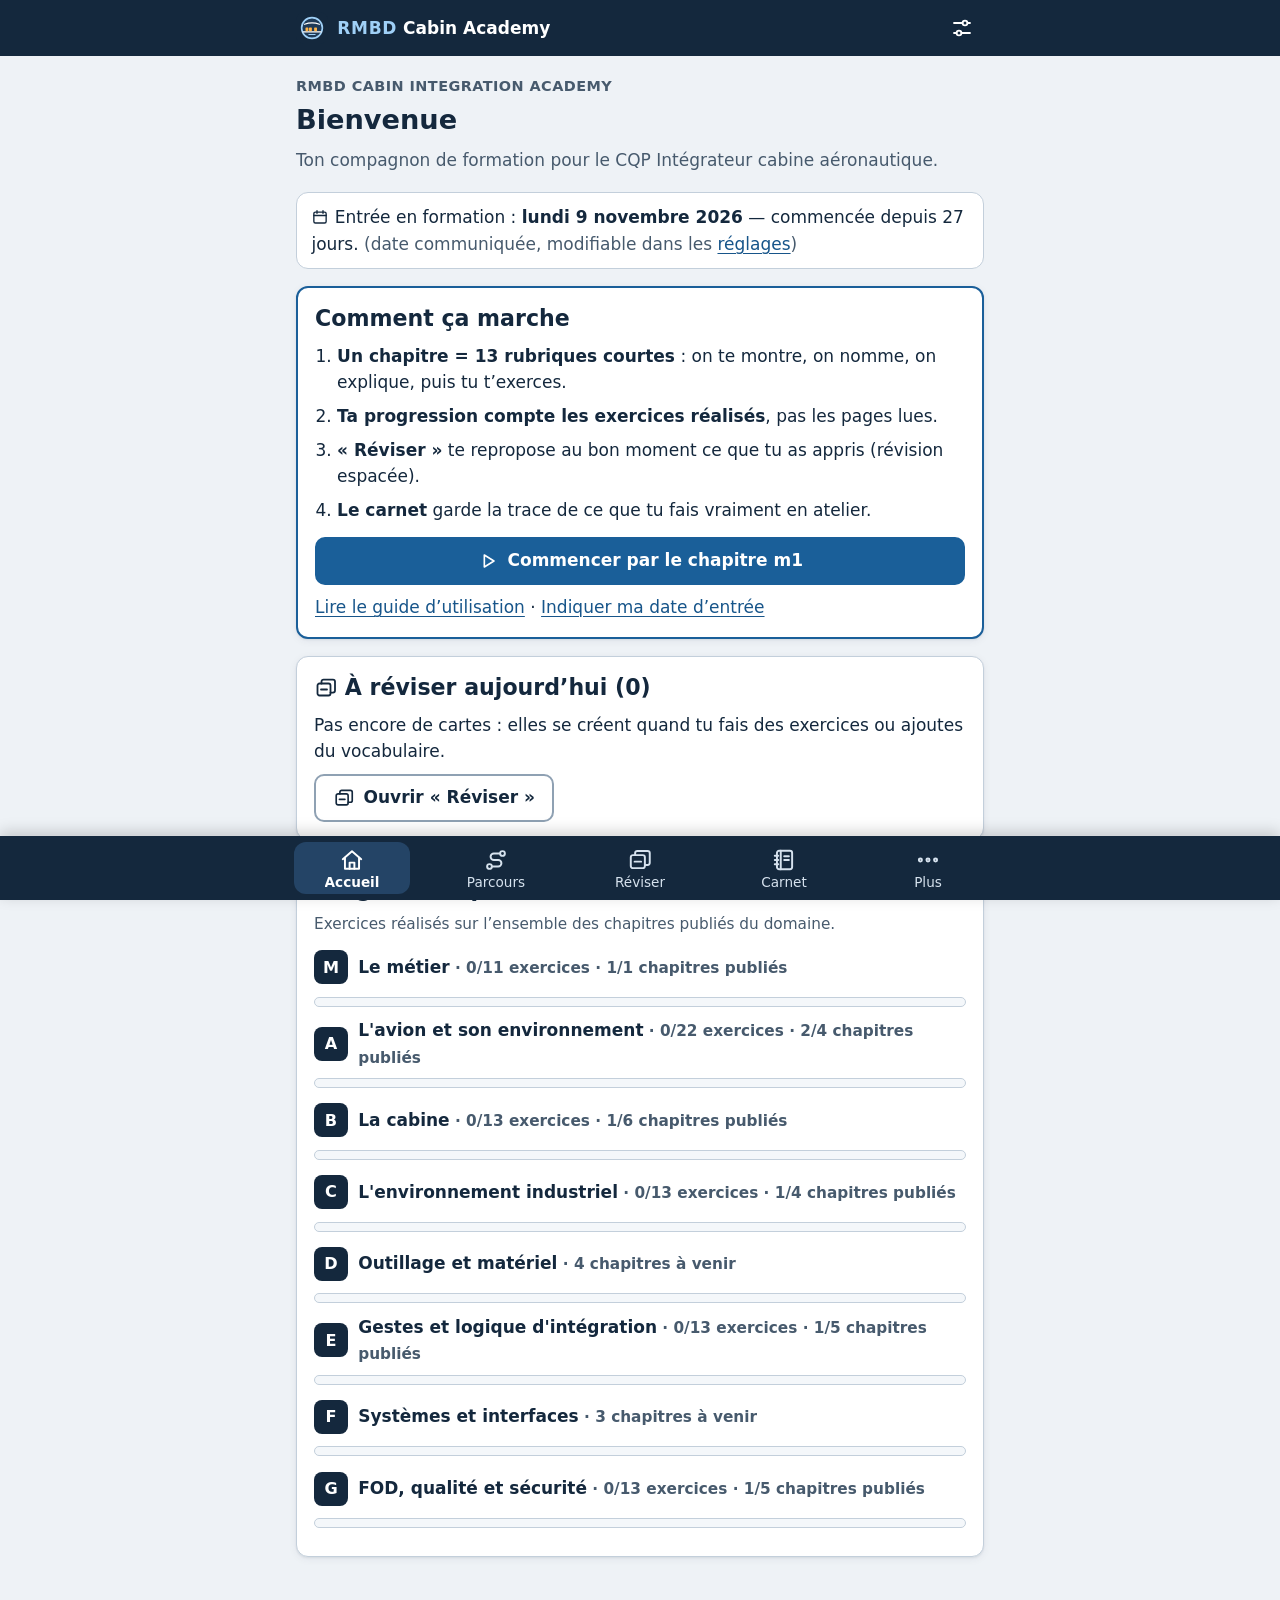
==== commit 1a2b82f9: "feat: moteur complet (lecteur, exercices, révision espacée, carnet, certification, PWA, e2e) Co-Auth" ====
--- a/index.html
+++ b/index.html
@@ -17,7 +17,7 @@
 <link rel="apple-touch-icon" href="assets/icons/icon-192.png">
 <script>
 /* Avant le premier affichage : version, thème et taille du texte (évite un flash clair/sombre). */
-window.CA_VERSION = '2026.10.19-658d07a6b5';
+window.CA_VERSION = '2026.10.19-9d00a877a5';
 (function () {
   try {
     var raw = window.localStorage.getItem('rmbd-ca:v1');
@@ -29,8 +29,8 @@
   } catch (e) { /* stockage indisponible ou illisible : réglages par défaut */ }
 })();
 </script>
-<link rel="stylesheet" href="assets/figures.css?v=2026.10.19-658d07a6b5">
-<link rel="stylesheet" href="assets/app.css?v=2026.10.19-658d07a6b5">
+<link rel="stylesheet" href="assets/figures.css?v=2026.10.19-9d00a877a5">
+<link rel="stylesheet" href="assets/app.css?v=2026.10.19-9d00a877a5">
 <style>
 /* Styles minimaux de l'écran de démarrage : lisibles même si app.css ne se charge pas. */
 #ca-boot{max-width:34rem;margin:0 auto;padding:2.5rem 1.25rem;font:1.0625rem/1.5 system-ui,-apple-system,"Segoe UI",Roboto,Arial,sans-serif}
@@ -141,25 +141,25 @@
   }, 15000);
 })();
 </script>
-<script src="assets/content.js?v=2026.10.19-658d07a6b5" defer></script>
-<script src="assets/js/00-core.js?v=2026.10.19-658d07a6b5" defer></script>
-<script src="assets/js/05-icons.js?v=2026.10.19-658d07a6b5" defer></script>
-<script src="assets/js/10-store.js?v=2026.10.19-658d07a6b5" defer></script>
-<script src="assets/js/15-content.js?v=2026.10.19-658d07a6b5" defer></script>
-<script src="assets/js/20-progress.js?v=2026.10.19-658d07a6b5" defer></script>
-<script src="assets/js/25-ui.js?v=2026.10.19-658d07a6b5" defer></script>
-<script src="assets/js/30-figure.js?v=2026.10.19-658d07a6b5" defer></script>
-<script src="assets/js/35-exercise.js?v=2026.10.19-658d07a6b5" defer></script>
-<script src="assets/js/40-router.js?v=2026.10.19-658d07a6b5" defer></script>
-<script src="assets/js/50-home.js?v=2026.10.19-658d07a6b5" defer></script>
-<script src="assets/js/55-chapter.js?v=2026.10.19-658d07a6b5" defer></script>
-<script src="assets/js/60-review.js?v=2026.10.19-658d07a6b5" defer></script>
-<script src="assets/js/62-library.js?v=2026.10.19-658d07a6b5" defer></script>
-<script src="assets/js/66-journal.js?v=2026.10.19-658d07a6b5" defer></script>
-<script src="assets/js/68-certification.js?v=2026.10.19-658d07a6b5" defer></script>
-<script src="assets/js/70-cases.js?v=2026.10.19-658d07a6b5" defer></script>
-<script src="assets/js/74-settings.js?v=2026.10.19-658d07a6b5" defer></script>
-<script src="assets/js/90-pwa.js?v=2026.10.19-658d07a6b5" defer></script>
-<script src="assets/js/99-boot.js?v=2026.10.19-658d07a6b5" defer></script>
+<script src="assets/content.js?v=2026.10.19-9d00a877a5" defer></script>
+<script src="assets/js/00-core.js?v=2026.10.19-9d00a877a5" defer></script>
+<script src="assets/js/05-icons.js?v=2026.10.19-9d00a877a5" defer></script>
+<script src="assets/js/10-store.js?v=2026.10.19-9d00a877a5" defer></script>
+<script src="assets/js/15-content.js?v=2026.10.19-9d00a877a5" defer></script>
+<script src="assets/js/20-progress.js?v=2026.10.19-9d00a877a5" defer></script>
+<script src="assets/js/25-ui.js?v=2026.10.19-9d00a877a5" defer></script>
+<script src="assets/js/30-figure.js?v=2026.10.19-9d00a877a5" defer></script>
+<script src="assets/js/35-exercise.js?v=2026.10.19-9d00a877a5" defer></script>
+<script src="assets/js/40-router.js?v=2026.10.19-9d00a877a5" defer></script>
+<script src="assets/js/50-home.js?v=2026.10.19-9d00a877a5" defer></script>
+<script src="assets/js/55-chapter.js?v=2026.10.19-9d00a877a5" defer></script>
+<script src="assets/js/60-review.js?v=2026.10.19-9d00a877a5" defer></script>
+<script src="assets/js/62-library.js?v=2026.10.19-9d00a877a5" defer></script>
+<script src="assets/js/66-journal.js?v=2026.10.19-9d00a877a5" defer></script>
+<script src="assets/js/68-certification.js?v=2026.10.19-9d00a877a5" defer></script>
+<script src="assets/js/70-cases.js?v=2026.10.19-9d00a877a5" defer></script>
+<script src="assets/js/74-settings.js?v=2026.10.19-9d00a877a5" defer></script>
+<script src="assets/js/90-pwa.js?v=2026.10.19-9d00a877a5" defer></script>
+<script src="assets/js/99-boot.js?v=2026.10.19-9d00a877a5" defer></script>
 </body>
 </html>
--- a/assets/app.css
+++ b/assets/app.css
@@ -245,7 +245,9 @@
 .ca-rub{background:var(--c-surface);border:1px solid var(--c-border);border-radius:var(--r);padding:1rem;box-shadow:var(--c-shadow)}
 .ca-rub-h{display:flex;align-items:center;gap:.6rem;outline:none}
 .ca-rub-n{flex:none;display:inline-flex;align-items:center;justify-content:center;width:2.1rem;height:2.1rem;border-radius:50%;background:var(--c-accent);color:var(--c-accent-ink);font-size:1rem}
-.ca-guide{background:var(--c-surface2);border-left:5px solid var(--c-accent);border-radius:8px;padding:.45rem .8rem;margin:.6rem 0 1rem;font-size:.95rem}
+.ca-guide{background:var(--c-surface2);border-left:5px solid var(--c-accent);border-radius:8px;padding:.35rem .75rem;margin:.5rem 0 1rem;font-size:.9rem;line-height:1.45}
+.ca-chapter .ca-h1{font-size:1.35rem}
+.ca-chapter .ca-kicker{margin-bottom:.2rem}
 .ca-guide p{margin:.25rem 0}
 .ca-pager{display:grid;grid-template-columns:1fr 1fr;gap:.6rem}
 .ca-pager-a{display:flex;align-items:center;gap:.4rem;min-height:56px;padding:.5rem .7rem;border-radius:var(--r);border:2px solid var(--c-border2);background:var(--c-surface);color:var(--c-text);text-decoration:none;font-weight:700;min-width:0}
@@ -344,7 +346,8 @@
 .ca-fig-stage{position:relative}
 .ca-fig-stage svg.fig{border-radius:var(--r) var(--r) 0 0}
 .ca-fig-wait{padding:2.5rem 1rem;text-align:center;color:var(--c-muted);margin:0}
-.ca-fig-zoom{position:absolute;right:.5rem;bottom:.5rem;display:inline-flex;align-items:center;gap:.35rem;min-height:44px;padding:.35rem .75rem;border-radius:2rem;border:2px solid var(--c-border2);background:var(--c-surface);color:var(--c-text);font:inherit;font-size:.85rem;font-weight:700;cursor:pointer;box-shadow:var(--c-shadow)}
+.ca-fig-stage{display:flex;flex-direction:column}
+.ca-fig-zoom{align-self:flex-end;margin:.4rem .5rem;display:inline-flex;align-items:center;gap:.35rem;min-height:44px;padding:.35rem .75rem;border-radius:2rem;border:2px solid var(--c-border2);background:var(--c-surface);color:var(--c-text);font:inherit;font-size:.85rem;font-weight:700;cursor:pointer;box-shadow:var(--c-shadow)}
 .ca-fig-zoom .ca-ico{width:20px;height:20px}
 .ca-fig-cap{padding:.6rem .85rem 0;font-size:.92rem;background:var(--c-surface);border-top:1px solid var(--c-border)}
 .ca-fig-title{font-weight:700}
@@ -363,6 +366,12 @@
 .ca-fig-missing{display:flex;gap:.6rem;align-items:flex-start;flex-wrap:wrap;padding:1rem;background:var(--c-warn-soft);color:var(--c-text);border-radius:var(--r)}
 .ca-fig-missing p{margin:0;flex:1 1 12rem}
 .ca-fig.is-interactive{background:var(--f-paper)}
+.ca-raster{display:block;width:100%;height:auto;background:var(--f-paper)}
+.ca-aibadge{display:flex;align-items:center;gap:.4rem;margin:0;padding:.4rem .85rem;background:var(--c-warn-soft);color:var(--c-warn);font-size:.85rem;font-weight:700;border-top:1px solid var(--c-border)}
+.ca-dlg-zoom .ca-aibadge{border-top:0;border-bottom:1px solid var(--c-border);justify-content:center}
+.ca-chip.is-ai{align-self:flex-start;color:var(--c-warn);border-color:var(--c-warn);background:var(--c-warn-soft);font-size:.75rem}
+.ca-thumb img{width:100%;height:100%;object-fit:contain}
+.ca-zoom-layer img{display:block;width:100%;height:auto;max-height:calc(100dvh - 13rem);object-fit:contain;-webkit-user-drag:none}
 .ca-fig.is-big .ca-fig-stage{overflow:auto;max-height:75vh;-webkit-overflow-scrolling:touch}
 .ca-fig.is-big svg.fig{width:220%;max-width:none}
 svg.fig.tappable [data-part]{cursor:pointer}
@@ -394,7 +403,9 @@
 .ca-zoom-help{margin:0;padding:.4rem .85rem calc(.4rem + env(safe-area-inset-bottom));font-size:.85rem;color:var(--c-muted);text-align:center}
 
 /* ===================== Exercices ===================== */
-.ca-exlist{display:grid;gap:1rem}
+.ca-exlist{display:grid;gap:1rem;grid-template-columns:minmax(0,1fr)}
+.ca-exlist > *,.ca-chapters > *,.ca-vocab > *,.ca-match > *,.ca-sort > *,.ca-mistakes > *,.ca-prompts > *,.ca-cert-lines > *,.ca-opts ul > *{min-width:0}
+.ca-page > *{min-width:0;max-width:100%}
 .ca-ex{border:1px solid var(--c-border);border-radius:var(--r);padding:.85rem .9rem;background:var(--c-surface)}
 .ca-rub .ca-ex{background:var(--c-surface)}
 .ca-ex-head{display:flex;flex-wrap:wrap;align-items:center;gap:.4rem .6rem;margin-bottom:.4rem}
@@ -544,3 +555,4 @@
   .ca-tabs,.ca-top,.ca-banners,.ca-pager,.ca-stepper,.ca-btn,.ca-toast{display:none!important}
   .ca-main{padding:0;max-width:none}
 }
+.ca-lang{font-size:.7rem;font-weight:800;text-decoration:none;border:1.5px solid currentColor;border-radius:4px;padding:0 .25rem;letter-spacing:.04em}
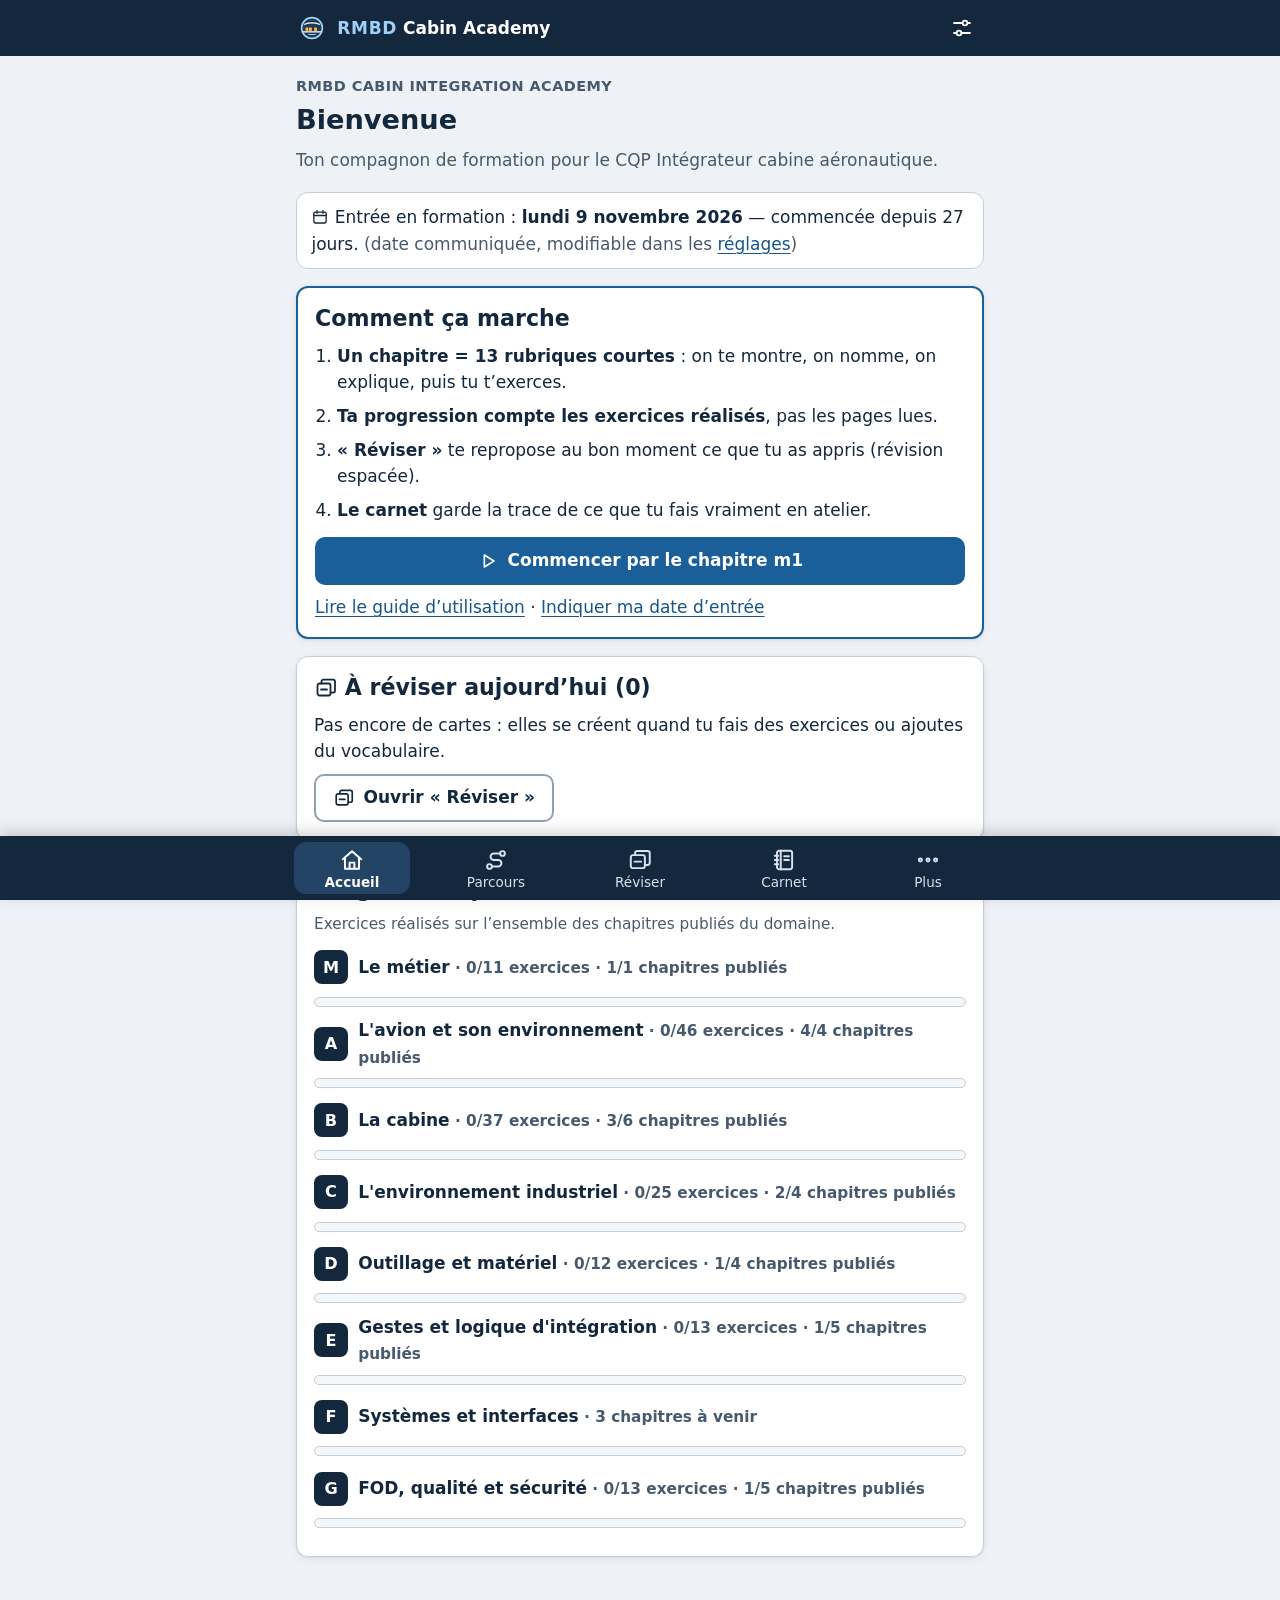
==== commit b988ba83: "media: lot 4 (32 nouvelles illustrations + 3 retouches v3) Co-Authored-By: Claude Sonnet 5.5 <norepl" ====
--- a/index.html
+++ b/index.html
@@ -17,7 +17,7 @@
 <link rel="apple-touch-icon" href="assets/icons/icon-192.png">
 <script>
 /* Avant le premier affichage : version, thème et taille du texte (évite un flash clair/sombre). */
-window.CA_VERSION = '2026.10.19-9d00a877a5';
+window.CA_VERSION = '2026.10.20-7d40c78c12';
 (function () {
   try {
     var raw = window.localStorage.getItem('rmbd-ca:v1');
@@ -29,8 +29,8 @@
   } catch (e) { /* stockage indisponible ou illisible : réglages par défaut */ }
 })();
 </script>
-<link rel="stylesheet" href="assets/figures.css?v=2026.10.19-9d00a877a5">
-<link rel="stylesheet" href="assets/app.css?v=2026.10.19-9d00a877a5">
+<link rel="stylesheet" href="assets/figures.css?v=2026.10.20-7d40c78c12">
+<link rel="stylesheet" href="assets/app.css?v=2026.10.20-7d40c78c12">
 <style>
 /* Styles minimaux de l'écran de démarrage : lisibles même si app.css ne se charge pas. */
 #ca-boot{max-width:34rem;margin:0 auto;padding:2.5rem 1.25rem;font:1.0625rem/1.5 system-ui,-apple-system,"Segoe UI",Roboto,Arial,sans-serif}
@@ -141,25 +141,25 @@
   }, 15000);
 })();
 </script>
-<script src="assets/content.js?v=2026.10.19-9d00a877a5" defer></script>
-<script src="assets/js/00-core.js?v=2026.10.19-9d00a877a5" defer></script>
-<script src="assets/js/05-icons.js?v=2026.10.19-9d00a877a5" defer></script>
-<script src="assets/js/10-store.js?v=2026.10.19-9d00a877a5" defer></script>
-<script src="assets/js/15-content.js?v=2026.10.19-9d00a877a5" defer></script>
-<script src="assets/js/20-progress.js?v=2026.10.19-9d00a877a5" defer></script>
-<script src="assets/js/25-ui.js?v=2026.10.19-9d00a877a5" defer></script>
-<script src="assets/js/30-figure.js?v=2026.10.19-9d00a877a5" defer></script>
-<script src="assets/js/35-exercise.js?v=2026.10.19-9d00a877a5" defer></script>
-<script src="assets/js/40-router.js?v=2026.10.19-9d00a877a5" defer></script>
-<script src="assets/js/50-home.js?v=2026.10.19-9d00a877a5" defer></script>
-<script src="assets/js/55-chapter.js?v=2026.10.19-9d00a877a5" defer></script>
-<script src="assets/js/60-review.js?v=2026.10.19-9d00a877a5" defer></script>
-<script src="assets/js/62-library.js?v=2026.10.19-9d00a877a5" defer></script>
-<script src="assets/js/66-journal.js?v=2026.10.19-9d00a877a5" defer></script>
-<script src="assets/js/68-certification.js?v=2026.10.19-9d00a877a5" defer></script>
-<script src="assets/js/70-cases.js?v=2026.10.19-9d00a877a5" defer></script>
-<script src="assets/js/74-settings.js?v=2026.10.19-9d00a877a5" defer></script>
-<script src="assets/js/90-pwa.js?v=2026.10.19-9d00a877a5" defer></script>
-<script src="assets/js/99-boot.js?v=2026.10.19-9d00a877a5" defer></script>
+<script src="assets/content.js?v=2026.10.20-7d40c78c12" defer></script>
+<script src="assets/js/00-core.js?v=2026.10.20-7d40c78c12" defer></script>
+<script src="assets/js/05-icons.js?v=2026.10.20-7d40c78c12" defer></script>
+<script src="assets/js/10-store.js?v=2026.10.20-7d40c78c12" defer></script>
+<script src="assets/js/15-content.js?v=2026.10.20-7d40c78c12" defer></script>
+<script src="assets/js/20-progress.js?v=2026.10.20-7d40c78c12" defer></script>
+<script src="assets/js/25-ui.js?v=2026.10.20-7d40c78c12" defer></script>
+<script src="assets/js/30-figure.js?v=2026.10.20-7d40c78c12" defer></script>
+<script src="assets/js/35-exercise.js?v=2026.10.20-7d40c78c12" defer></script>
+<script src="assets/js/40-router.js?v=2026.10.20-7d40c78c12" defer></script>
+<script src="assets/js/50-home.js?v=2026.10.20-7d40c78c12" defer></script>
+<script src="assets/js/55-chapter.js?v=2026.10.20-7d40c78c12" defer></script>
+<script src="assets/js/60-review.js?v=2026.10.20-7d40c78c12" defer></script>
+<script src="assets/js/62-library.js?v=2026.10.20-7d40c78c12" defer></script>
+<script src="assets/js/66-journal.js?v=2026.10.20-7d40c78c12" defer></script>
+<script src="assets/js/68-certification.js?v=2026.10.20-7d40c78c12" defer></script>
+<script src="assets/js/70-cases.js?v=2026.10.20-7d40c78c12" defer></script>
+<script src="assets/js/74-settings.js?v=2026.10.20-7d40c78c12" defer></script>
+<script src="assets/js/90-pwa.js?v=2026.10.20-7d40c78c12" defer></script>
+<script src="assets/js/99-boot.js?v=2026.10.20-7d40c78c12" defer></script>
 </body>
 </html>
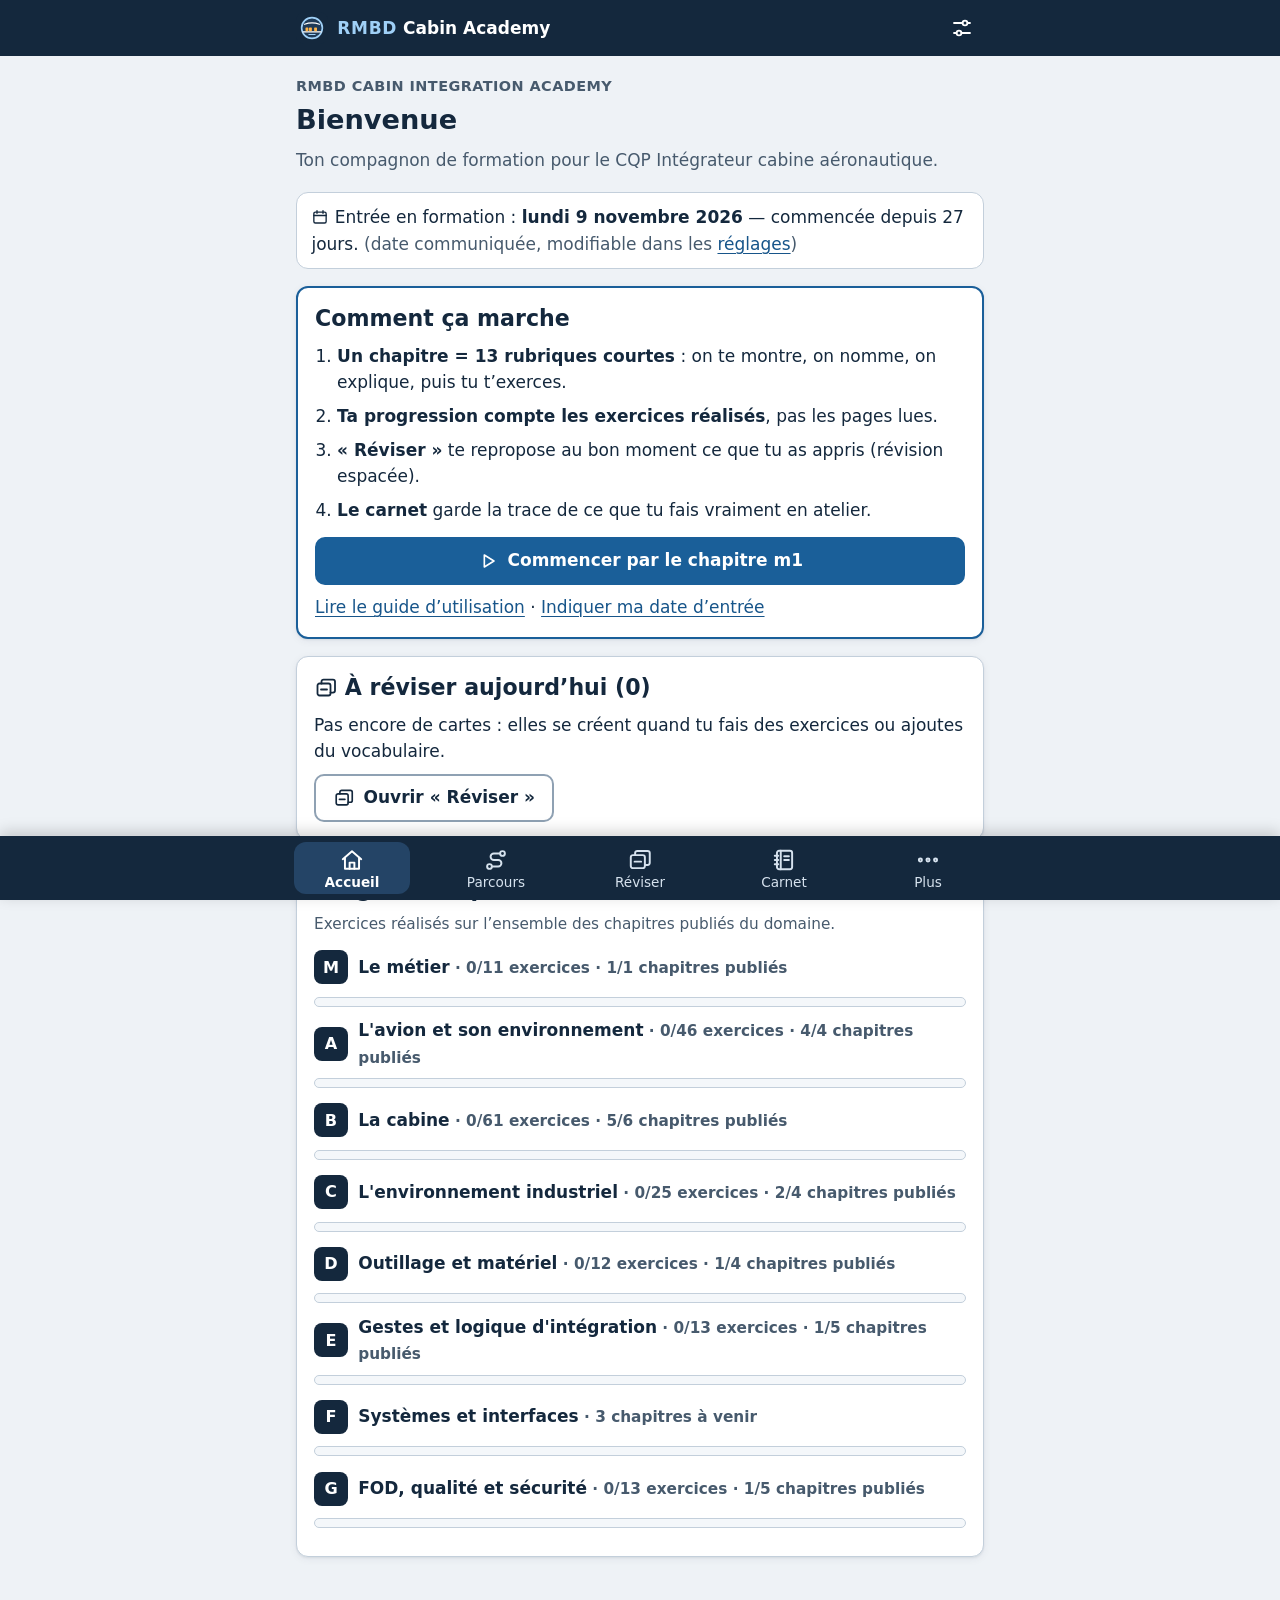
==== commit 37e9acde: "release: étape 1 (15 chapitres, moteur, 191 figures) — build final Co-Authored-By: Claude Sonnet 5.5" ====
--- a/index.html
+++ b/index.html
@@ -17,7 +17,7 @@
 <link rel="apple-touch-icon" href="assets/icons/icon-192.png">
 <script>
 /* Avant le premier affichage : version, thème et taille du texte (évite un flash clair/sombre). */
-window.CA_VERSION = '2026.10.20-7d40c78c12';
+window.CA_VERSION = '2026.10.20-7d490653f2';
 (function () {
   try {
     var raw = window.localStorage.getItem('rmbd-ca:v1');
@@ -29,8 +29,8 @@
   } catch (e) { /* stockage indisponible ou illisible : réglages par défaut */ }
 })();
 </script>
-<link rel="stylesheet" href="assets/figures.css?v=2026.10.20-7d40c78c12">
-<link rel="stylesheet" href="assets/app.css?v=2026.10.20-7d40c78c12">
+<link rel="stylesheet" href="assets/figures.css?v=2026.10.20-7d490653f2">
+<link rel="stylesheet" href="assets/app.css?v=2026.10.20-7d490653f2">
 <style>
 /* Styles minimaux de l'écran de démarrage : lisibles même si app.css ne se charge pas. */
 #ca-boot{max-width:34rem;margin:0 auto;padding:2.5rem 1.25rem;font:1.0625rem/1.5 system-ui,-apple-system,"Segoe UI",Roboto,Arial,sans-serif}
@@ -141,25 +141,25 @@
   }, 15000);
 })();
 </script>
-<script src="assets/content.js?v=2026.10.20-7d40c78c12" defer></script>
-<script src="assets/js/00-core.js?v=2026.10.20-7d40c78c12" defer></script>
-<script src="assets/js/05-icons.js?v=2026.10.20-7d40c78c12" defer></script>
-<script src="assets/js/10-store.js?v=2026.10.20-7d40c78c12" defer></script>
-<script src="assets/js/15-content.js?v=2026.10.20-7d40c78c12" defer></script>
-<script src="assets/js/20-progress.js?v=2026.10.20-7d40c78c12" defer></script>
-<script src="assets/js/25-ui.js?v=2026.10.20-7d40c78c12" defer></script>
-<script src="assets/js/30-figure.js?v=2026.10.20-7d40c78c12" defer></script>
-<script src="assets/js/35-exercise.js?v=2026.10.20-7d40c78c12" defer></script>
-<script src="assets/js/40-router.js?v=2026.10.20-7d40c78c12" defer></script>
-<script src="assets/js/50-home.js?v=2026.10.20-7d40c78c12" defer></script>
-<script src="assets/js/55-chapter.js?v=2026.10.20-7d40c78c12" defer></script>
-<script src="assets/js/60-review.js?v=2026.10.20-7d40c78c12" defer></script>
-<script src="assets/js/62-library.js?v=2026.10.20-7d40c78c12" defer></script>
-<script src="assets/js/66-journal.js?v=2026.10.20-7d40c78c12" defer></script>
-<script src="assets/js/68-certification.js?v=2026.10.20-7d40c78c12" defer></script>
-<script src="assets/js/70-cases.js?v=2026.10.20-7d40c78c12" defer></script>
-<script src="assets/js/74-settings.js?v=2026.10.20-7d40c78c12" defer></script>
-<script src="assets/js/90-pwa.js?v=2026.10.20-7d40c78c12" defer></script>
-<script src="assets/js/99-boot.js?v=2026.10.20-7d40c78c12" defer></script>
+<script src="assets/content.js?v=2026.10.20-7d490653f2" defer></script>
+<script src="assets/js/00-core.js?v=2026.10.20-7d490653f2" defer></script>
+<script src="assets/js/05-icons.js?v=2026.10.20-7d490653f2" defer></script>
+<script src="assets/js/10-store.js?v=2026.10.20-7d490653f2" defer></script>
+<script src="assets/js/15-content.js?v=2026.10.20-7d490653f2" defer></script>
+<script src="assets/js/20-progress.js?v=2026.10.20-7d490653f2" defer></script>
+<script src="assets/js/25-ui.js?v=2026.10.20-7d490653f2" defer></script>
+<script src="assets/js/30-figure.js?v=2026.10.20-7d490653f2" defer></script>
+<script src="assets/js/35-exercise.js?v=2026.10.20-7d490653f2" defer></script>
+<script src="assets/js/40-router.js?v=2026.10.20-7d490653f2" defer></script>
+<script src="assets/js/50-home.js?v=2026.10.20-7d490653f2" defer></script>
+<script src="assets/js/55-chapter.js?v=2026.10.20-7d490653f2" defer></script>
+<script src="assets/js/60-review.js?v=2026.10.20-7d490653f2" defer></script>
+<script src="assets/js/62-library.js?v=2026.10.20-7d490653f2" defer></script>
+<script src="assets/js/66-journal.js?v=2026.10.20-7d490653f2" defer></script>
+<script src="assets/js/68-certification.js?v=2026.10.20-7d490653f2" defer></script>
+<script src="assets/js/70-cases.js?v=2026.10.20-7d490653f2" defer></script>
+<script src="assets/js/74-settings.js?v=2026.10.20-7d490653f2" defer></script>
+<script src="assets/js/90-pwa.js?v=2026.10.20-7d490653f2" defer></script>
+<script src="assets/js/99-boot.js?v=2026.10.20-7d490653f2" defer></script>
 </body>
 </html>
